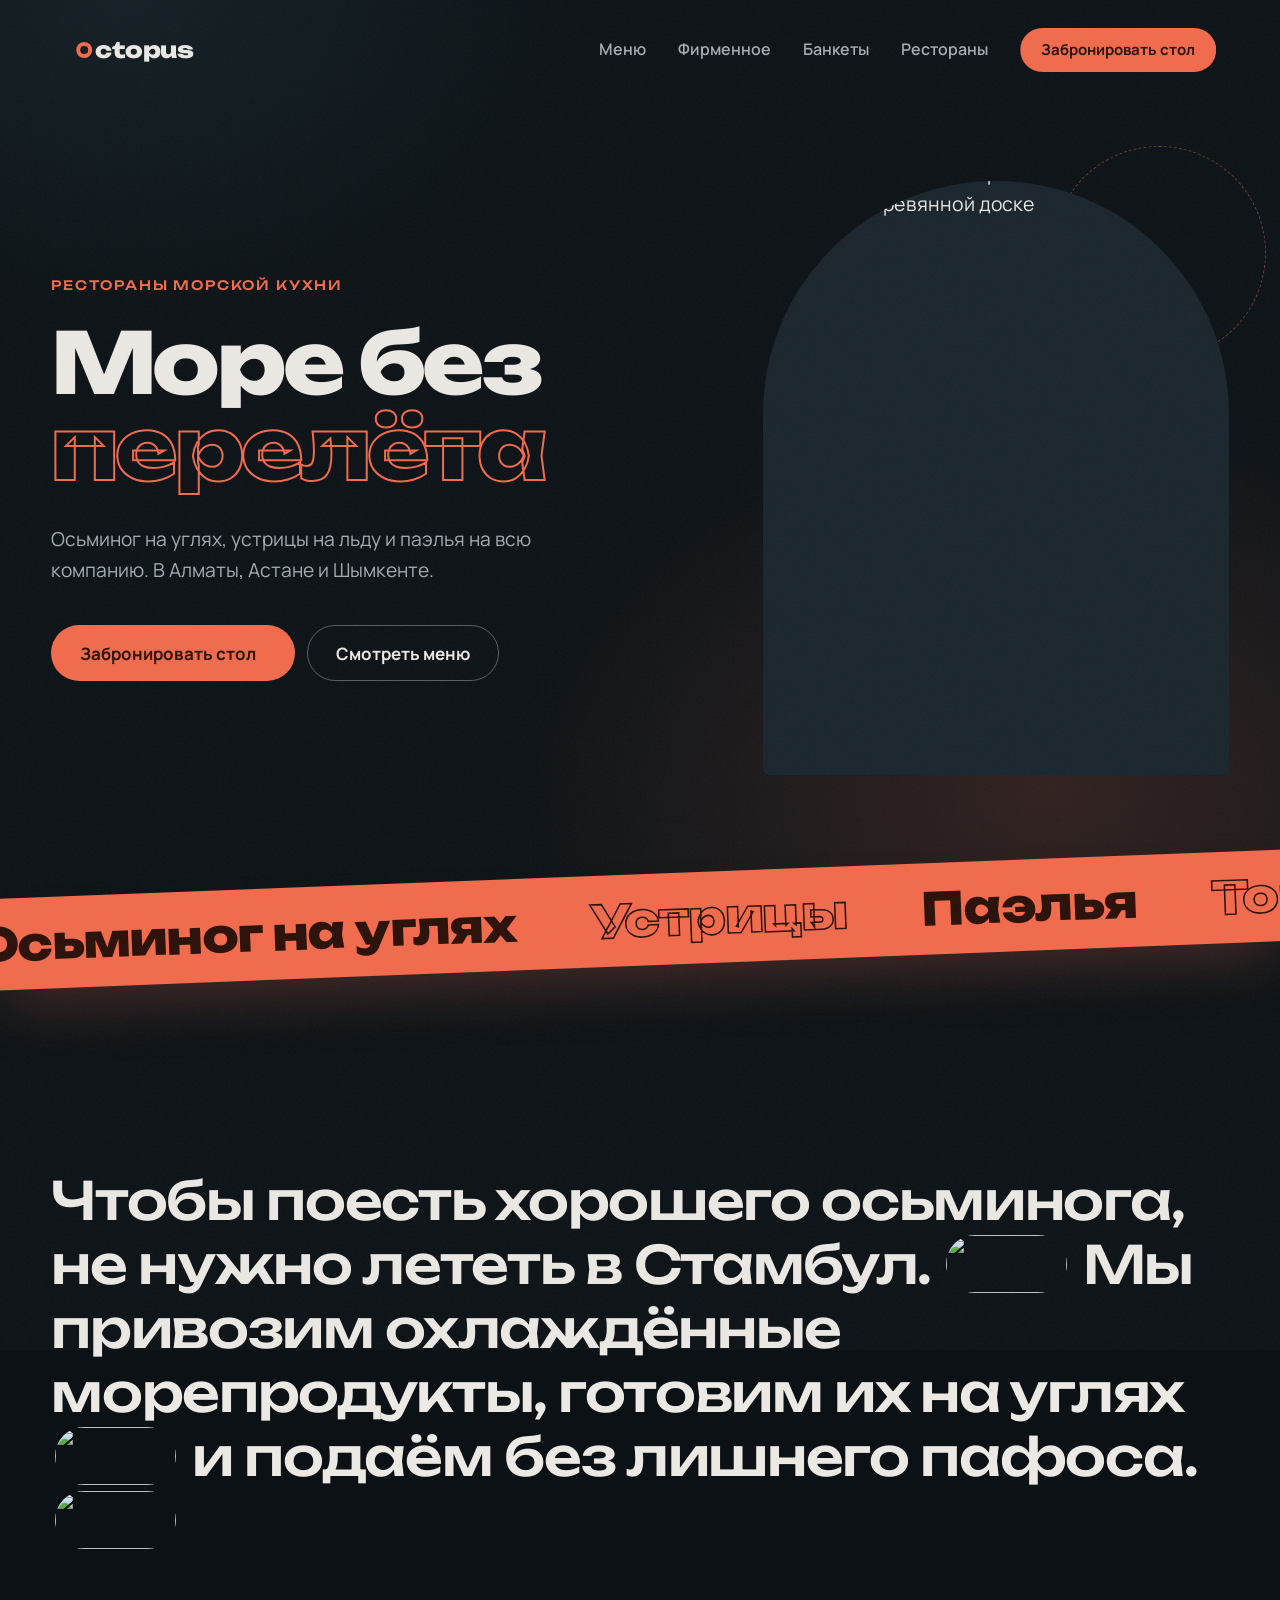
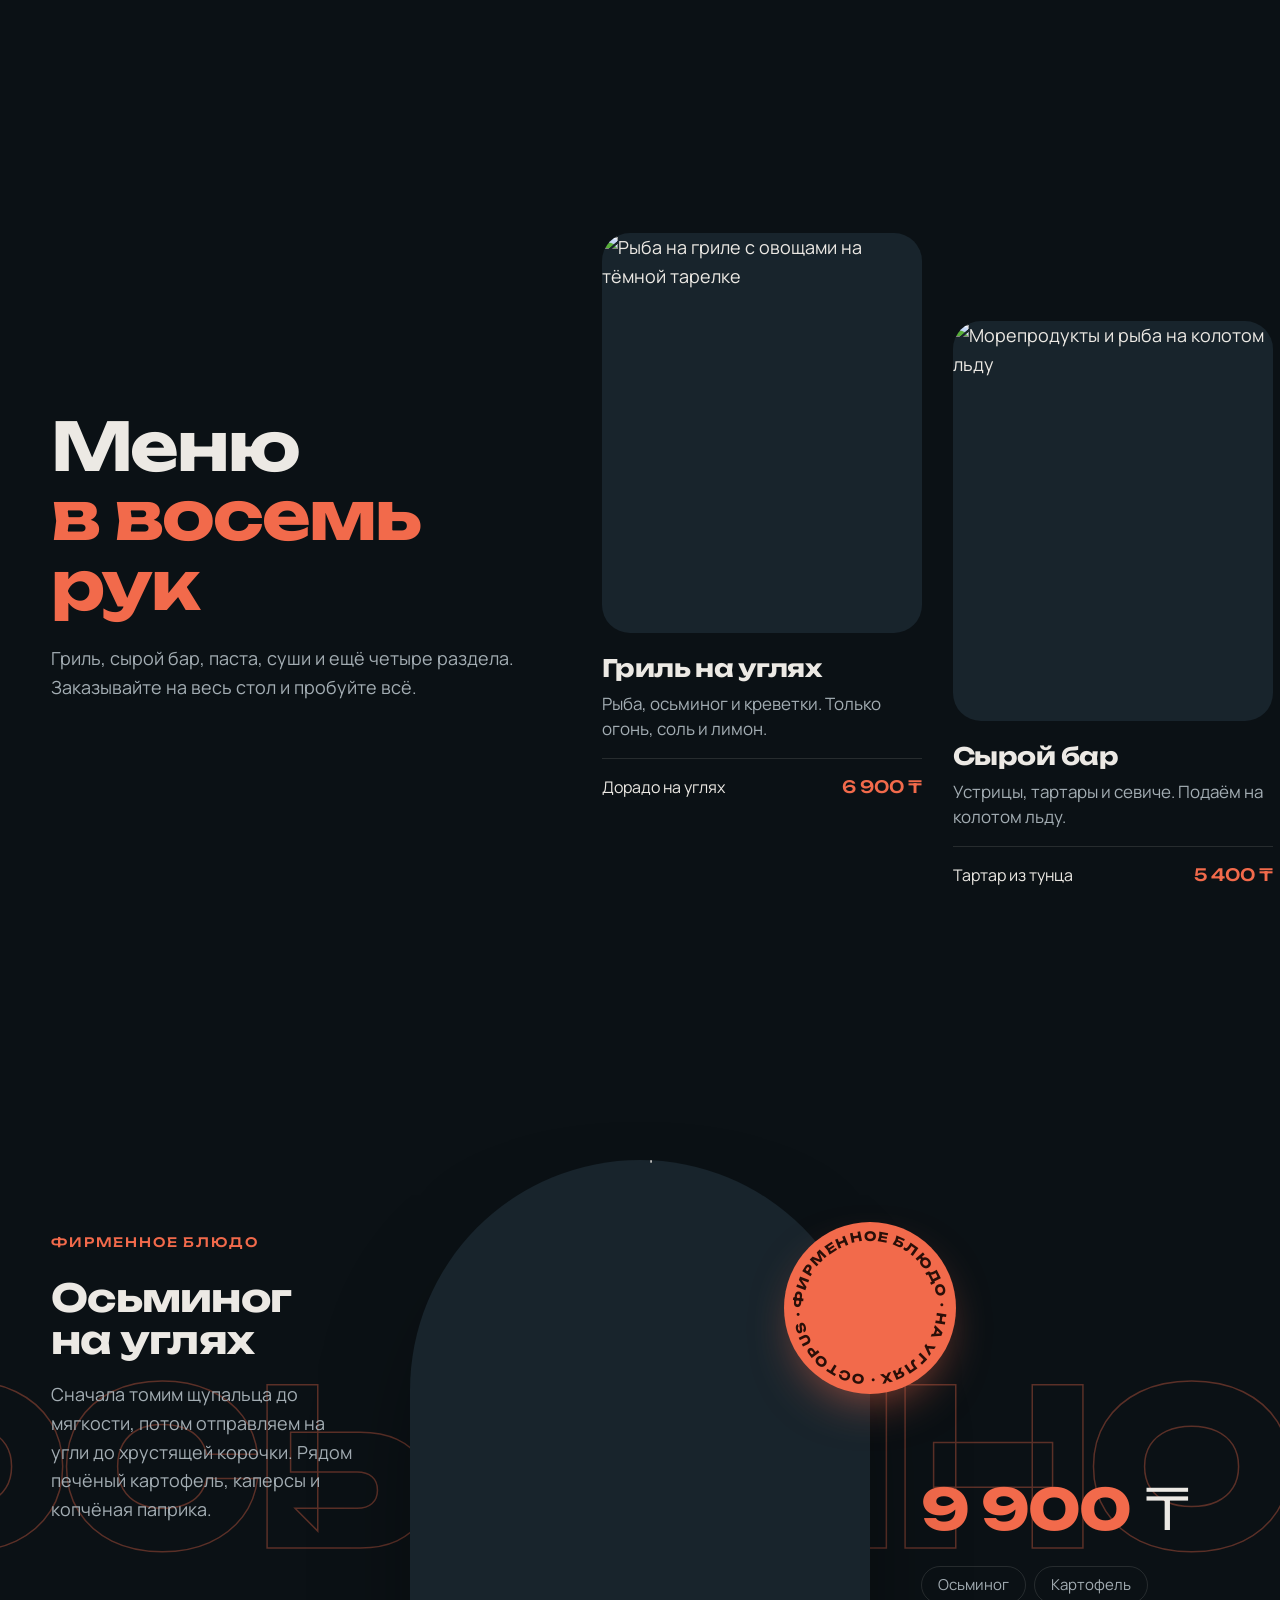
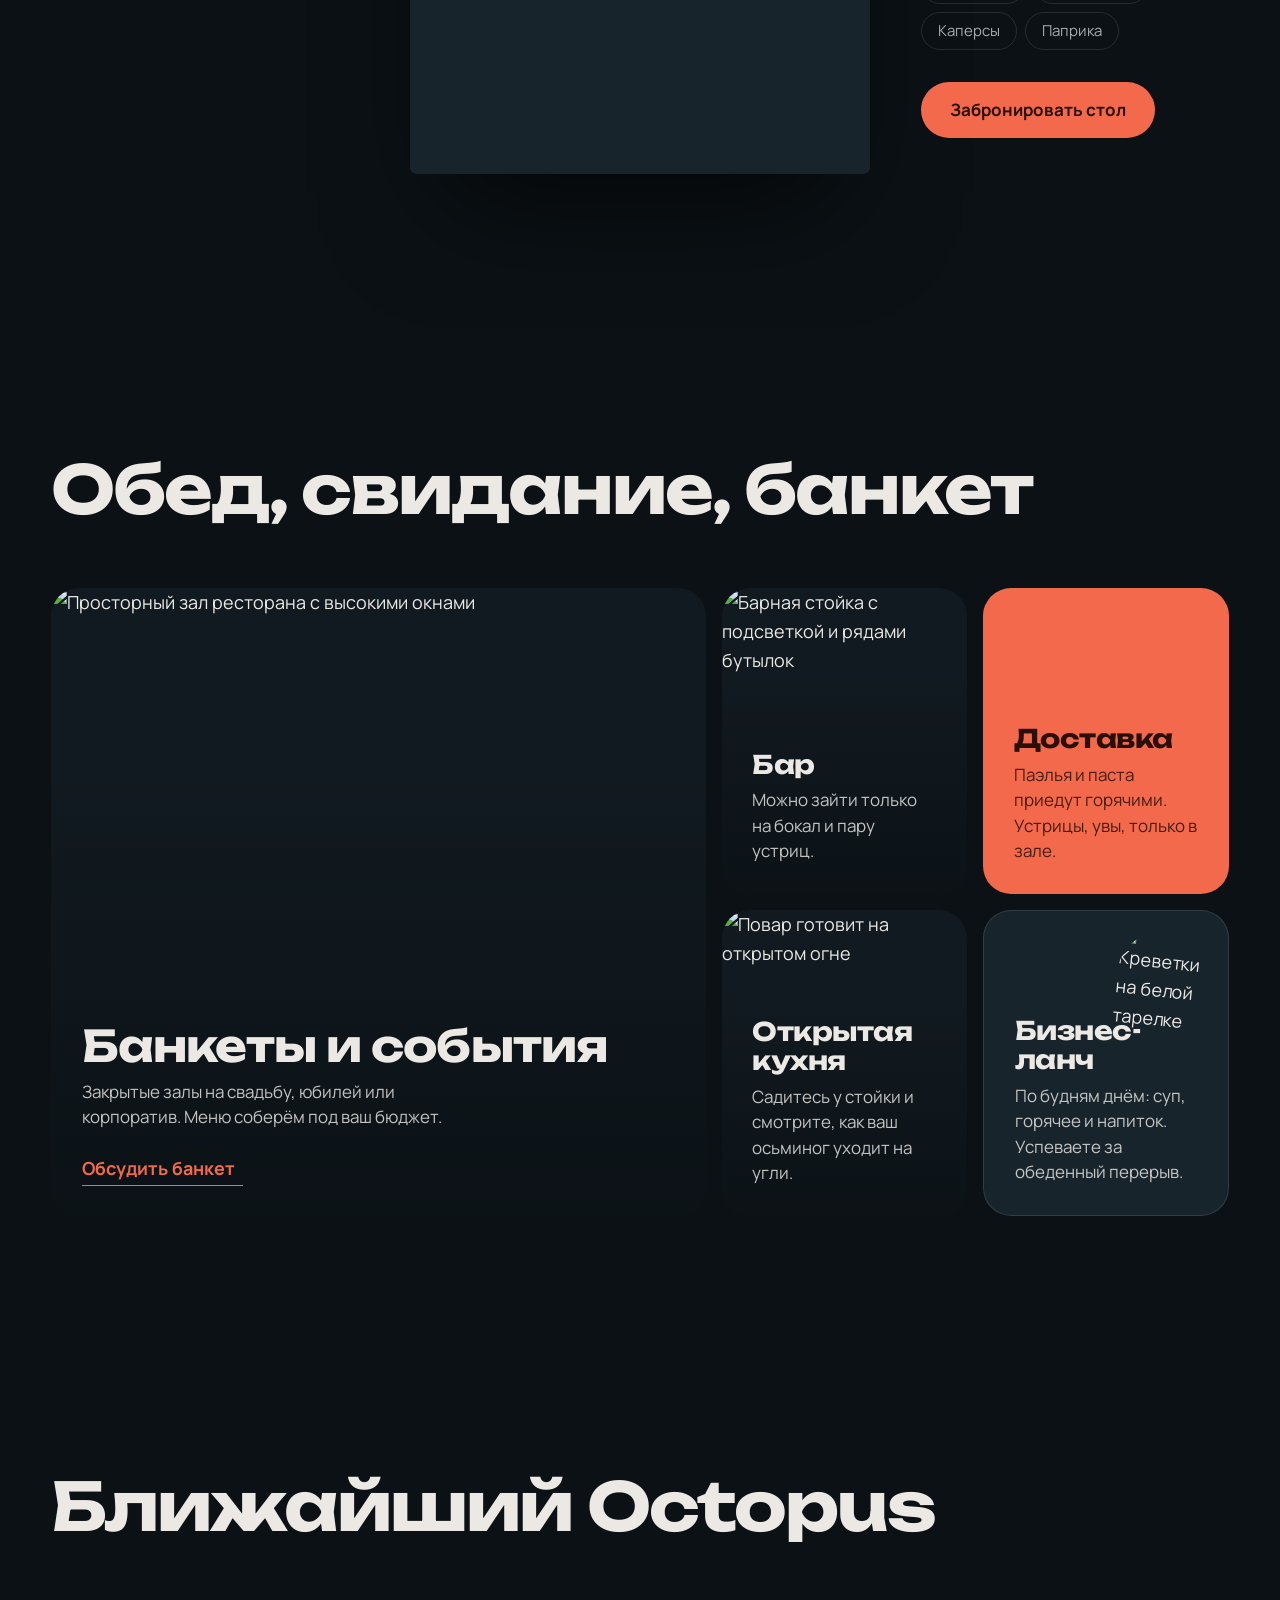
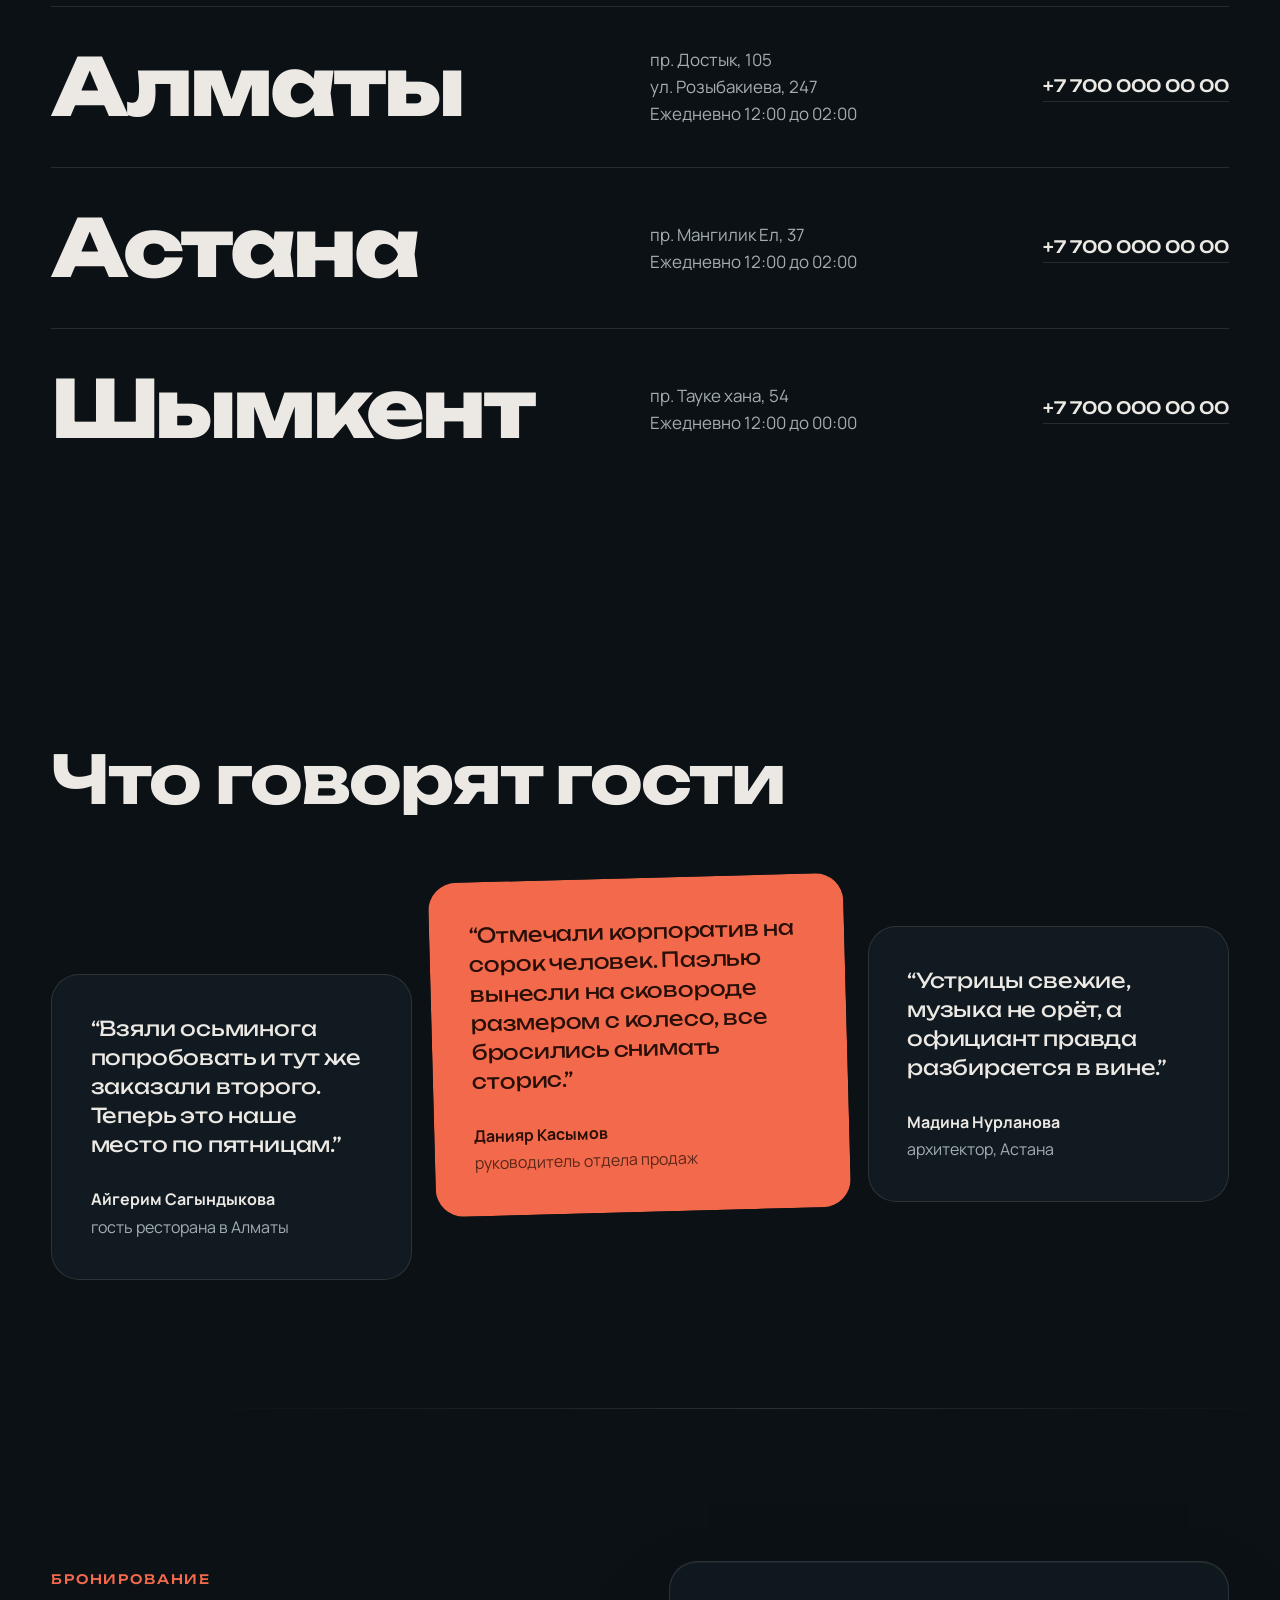
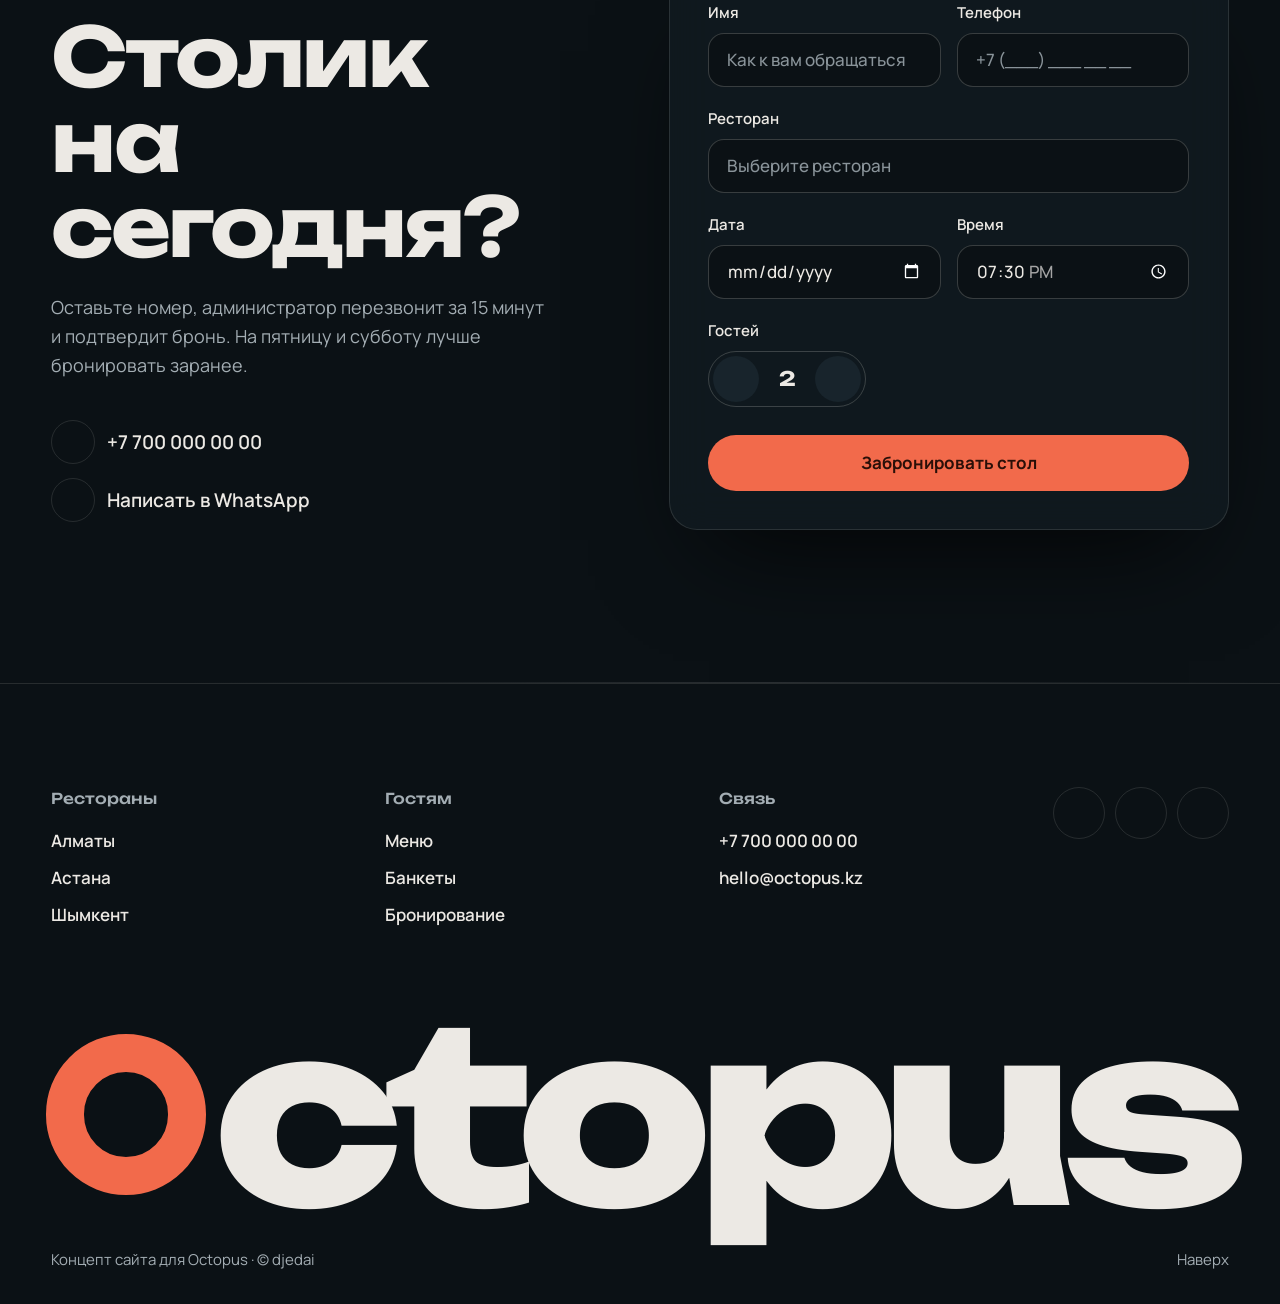
==== index.html @ cc7a1fa3 "Initial deploy Co-Authored-By: Claude Opus 5.5 <noreply@anthropic.com>" ====
<!doctype html>
<html lang="ru">
<head>
  <meta charset="utf-8">
  <meta name="viewport" content="width=device-width, initial-scale=1, viewport-fit=cover">
  <title>Octopus · Рестораны морской кухни</title>
  <meta name="description" content="Octopus: рестораны морской кухни в Алматы, Астане и Шымкенте. Осьминог на углях, устрицы на льду, паэлья на всю компанию.">
  <meta name="theme-color" content="#0b1115">
  <meta name="robots" content="noindex, nofollow">
  <link rel="icon" href="favicon.svg" type="image/svg+xml">

  <link rel="preconnect" href="https://fonts.googleapis.com">
  <link rel="preconnect" href="https://fonts.gstatic.com" crossorigin>
  <link href="https://fonts.googleapis.com/css2?family=Unbounded:wght@300;400;500;700;800&family=Manrope:wght@400;500;600;700&display=swap" rel="stylesheet">
  <link rel="stylesheet" href="https://unpkg.com/@phosphor-icons/web@2.1.1/src/regular/style.css">
  <link rel="stylesheet" href="https://unpkg.com/@phosphor-icons/web@2.1.1/src/fill/style.css">
  <link rel="preload" as="image" href="https://images.unsplash.com/photo-1606850780554-b55ea4dd0b70?w=1100&h=1400&fit=crop&q=80">
  <link rel="stylesheet" href="css/style.css">
</head>
<body>
  <div class="grain" aria-hidden="true"></div>

  <!-- ============ NAV ============ -->
  <header class="nav" id="nav">
    <a href="#top" class="logo" aria-label="Octopus, на главную">
      <span class="logo-o" aria-hidden="true"></span><span>ctopus</span>
    </a>
    <nav class="nav-links" aria-label="Основная навигация">
      <a href="#menu">Меню</a>
      <a href="#signature">Фирменное</a>
      <a href="#more">Банкеты</a>
      <a href="#places">Рестораны</a>
    </nav>
    <a href="#booking" class="btn btn-coral btn-sm nav-cta">Забронировать стол</a>
    <button class="burger" id="burger" aria-label="Открыть меню" aria-expanded="false" aria-controls="drawer">
      <span></span><span></span>
    </button>
  </header>

  <div class="drawer" id="drawer" aria-hidden="true">
    <nav aria-label="Мобильная навигация">
      <a href="#menu">Меню</a>
      <a href="#signature">Фирменное</a>
      <a href="#more">Банкеты</a>
      <a href="#places">Рестораны</a>
      <a href="#booking" class="drawer-cta">Забронировать стол</a>
    </nav>
  </div>

  <main id="top">
    <!-- ============ HERO ============ -->
    <section class="hero" id="hero">
      <canvas class="tentacles" id="tentacles" aria-hidden="true"></canvas>
      <div class="hero-inner">
        <div class="hero-copy">
          <p class="eyebrow reveal-up">Рестораны морской кухни</p>
          <h1 class="hero-title">
            <span class="line"><span>Море без</span></span>
            <span class="line"><span><em>перелёта</em></span></span>
          </h1>
          <p class="hero-sub reveal-up">Осьминог на углях, устрицы на льду и паэлья на всю компанию. В Алматы, Астане и Шымкенте.</p>
          <div class="hero-ctas reveal-up">
            <a href="#booking" class="btn btn-coral magnetic">Забронировать стол <i class="ph ph-arrow-down-right"></i></a>
            <a href="#menu" class="btn btn-ghost magnetic">Смотреть меню</a>
          </div>
        </div>
        <figure class="hero-media">
          <div class="arch">
            <img src="https://images.unsplash.com/photo-1606850780554-b55ea4dd0b70?w=1100&h=1400&fit=crop&q=80"
                 alt="Осьминог на гриле с тигровыми креветками и лимоном на деревянной доске" width="1100" height="1400" fetchpriority="high">
          </div>
          <div class="hero-orbit" aria-hidden="true"></div>
        </figure>
      </div>
    </section>

    <!-- ============ MARQUEE ============ -->
    <div class="marquee" aria-label="Блюда Octopus">
      <div class="marquee-track">
        <div class="marquee-group">
          <span>Осьминог на углях</span><i class="ph-fill ph-asterisk"></i>
          <span class="o">Устрицы</span><i class="ph-fill ph-asterisk"></i>
          <span>Паэлья</span><i class="ph-fill ph-asterisk"></i>
          <span class="o">Том ям</span><i class="ph-fill ph-asterisk"></i>
          <span>Камчатский краб</span><i class="ph-fill ph-asterisk"></i>
          <span class="o">Севиче</span><i class="ph-fill ph-asterisk"></i>
        </div>
        <div class="marquee-group" aria-hidden="true">
          <span>Осьминог на углях</span><i class="ph-fill ph-asterisk"></i>
          <span class="o">Устрицы</span><i class="ph-fill ph-asterisk"></i>
          <span>Паэлья</span><i class="ph-fill ph-asterisk"></i>
          <span class="o">Том ям</span><i class="ph-fill ph-asterisk"></i>
          <span>Камчатский краб</span><i class="ph-fill ph-asterisk"></i>
          <span class="o">Севиче</span><i class="ph-fill ph-asterisk"></i>
        </div>
      </div>
    </div>

    <!-- ============ MANIFESTO ============ -->
    <section class="manifesto" id="about">
      <p class="manifesto-text" id="manifesto">
        Чтобы поесть хорошего осьминога, не нужно лететь в Стамбул.
        <span class="pill-img"><img src="https://images.unsplash.com/photo-1615141982883-c7ad0e69fd62?w=360&h=200&fit=crop&q=70" alt="" loading="lazy"></span>
        Мы привозим охлаждённые морепродукты, готовим их на углях
        <span class="pill-img"><img src="https://images.unsplash.com/photo-1600565193348-f74bd3c7ccdf?w=360&h=200&fit=crop&q=70" alt="" loading="lazy"></span>
        и подаём без лишнего пафоса.
        <span class="pill-img"><img src="https://images.unsplash.com/photo-1592861956120-e524fc739696?w=360&h=200&fit=crop&q=70" alt="" loading="lazy"></span>
      </p>
    </section>

    <!-- ============ 8 ARMS: HORIZONTAL MENU ============ -->
    <section class="arms" id="menu">
      <div class="arms-track" id="armsTrack">
        <div class="arms-intro">
          <h2 class="h2">Меню<br><span class="coral">в восемь рук</span></h2>
          <p class="lead">Гриль, сырой бар, паста, суши и ещё четыре раздела. Заказывайте на весь стол и пробуйте всё.</p>
        </div>

        <div class="arms-rail">

        <article class="arm">
          <div class="arm-img"><img src="https://images.unsplash.com/photo-1611599537845-1c7aca0091c0?w=800&h=1000&fit=crop&q=75" alt="Рыба на гриле с овощами на тёмной тарелке" loading="lazy"></div>
          <h3>Гриль на углях</h3>
          <p>Рыба, осьминог и креветки. Только огонь, соль и лимон.</p>
          <div class="arm-dish"><span>Дорадо на углях</span><b>6 900 ₸</b></div>
        </article>

        <article class="arm arm-down">
          <div class="arm-img"><img src="https://images.unsplash.com/photo-1615141982883-c7ad0e69fd62?w=800&h=1000&fit=crop&q=75" alt="Морепродукты и рыба на колотом льду" loading="lazy"></div>
          <h3>Сырой бар</h3>
          <p>Устрицы, тартары и севиче. Подаём на колотом льду.</p>
          <div class="arm-dish"><span>Тартар из тунца</span><b>5 400 ₸</b></div>
        </article>

        <article class="arm">
          <div class="arm-img"><img src="https://images.unsplash.com/photo-1563379926898-05f4575a45d8?w=800&h=1000&fit=crop&q=75" alt="Спагетти с креветками и томатами черри в сковороде" loading="lazy"></div>
          <h3>Паста</h3>
          <p>Свежая паста с креветками, мидиями и соусом на рыбном бульоне.</p>
          <div class="arm-dish"><span>Спагетти с креветками</span><b>5 900 ₸</b></div>
        </article>

        <article class="arm arm-down">
          <div class="arm-img"><img src="https://images.unsplash.com/photo-1534080564583-6be75777b70a?w=800&h=1000&fit=crop&q=75" alt="Паэлья с мидиями и лимоном в большой сковороде" loading="lazy"></div>
          <h3>Паэлья и котелки</h3>
          <p>Одна сковорода на четверых: шафран, мидии, креветки.</p>
          <div class="arm-dish"><span>Паэлья маринера</span><b>14 900 ₸</b></div>
        </article>

        <article class="arm">
          <div class="arm-img"><img src="https://images.unsplash.com/photo-1617196034796-73dfa7b1fd56?w=800&h=1000&fit=crop&q=75" alt="Суши и нигири на чёрной доске с палочками" loading="lazy"></div>
          <h3>Суши и роллы</h3>
          <p>Нигири, сашими и роллы. У японской линии свой повар.</p>
          <div class="arm-dish"><span>Сет «Восемь рук»</span><b>12 500 ₸</b></div>
        </article>

        <article class="arm arm-down">
          <div class="arm-img"><img src="https://images.unsplash.com/photo-1590759668628-05b0fc34bb70?w=800&h=1000&fit=crop&q=75" alt="Два красных лобстера с лимоном на белой тарелке" loading="lazy"></div>
          <h3>Лобстеры и крабы</h3>
          <p>Лобстер на гриле и камчатский краб. Для праздника или просто так.</p>
          <div class="arm-dish"><span>Лобстер на гриле</span><b>24 000 ₸</b></div>
        </article>

        <article class="arm">
          <div class="arm-img"><img src="https://images.unsplash.com/photo-1470337458703-46ad1756a187?w=800&h=1000&fit=crop&q=75" alt="Бармен наливает коктейль в стакан со льдом" loading="lazy"></div>
          <h3>Бар</h3>
          <p>Белое, игристое и коктейли, которые не спорят с рыбой.</p>
          <div class="arm-dish"><span>Коктейль «Чернила»</span><b>3 900 ₸</b></div>
        </article>

        <article class="arm arm-down">
          <div class="arm-img"><img src="https://images.unsplash.com/photo-1534766555764-ce878a5e3a2b?w=800&h=1000&fit=crop&q=75" alt="Кусок тирамису на белой тарелке" loading="lazy"></div>
          <h3>Десерты</h3>
          <p>Тирамису, тёмный шоколад и сезонные сорбеты.</p>
          <div class="arm-dish"><span>Тирамису</span><b>2 900 ₸</b></div>
        </article>
        </div>
      </div>
    </section>

    <!-- ============ SIGNATURE ============ -->
    <section class="signature" id="signature">
      <div class="sig-word" aria-hidden="true">ОСЬМИНОГ</div>
      <div class="sig-grid">
        <div class="sig-left">
          <p class="eyebrow">Фирменное блюдо</p>
          <h2 class="h3">Осьминог на углях</h2>
          <p>Сначала томим щупальца до мягкости, потом отправляем на угли до хрустящей корочки. Рядом печёный картофель, каперсы и копчёная паприка.</p>
        </div>
        <figure class="sig-media">
          <div class="arch arch-tall">
            <img src="https://images.unsplash.com/photo-1606850780554-b55ea4dd0b70?w=900&h=1200&fit=crop&crop=left&q=80" alt="Щупальца осьминога на гриле крупным планом" loading="lazy">
          </div>
          <svg class="badge-spin" viewBox="0 0 200 200" aria-hidden="true">
            <defs><path id="circ" d="M100,100 m-78,0 a78,78 0 1,1 156,0 a78,78 0 1,1 -156,0"/></defs>
            <text><textPath href="#circ" textLength="486" lengthAdjust="spacing">фирменное блюдо · на углях · octopus · </textPath></text>
          </svg>
        </figure>
        <div class="sig-right">
          <div class="price"><span>9 900</span> ₸</div>
          <ul class="chips" aria-label="Состав">
            <li>Осьминог</li><li>Картофель</li><li>Каперсы</li><li>Паприка</li>
          </ul>
          <a href="#booking" class="btn btn-coral magnetic">Забронировать стол</a>
        </div>
      </div>
    </section>

    <!-- ============ BENTO ============ -->
    <section class="more" id="more">
      <h2 class="h2 more-title">Обед, свидание, банкет</h2>
      <div class="bento">
        <article class="tile tile-a">
          <img src="https://images.unsplash.com/photo-1505275350441-83dcda8eeef5?w=1200&h=1100&fit=crop&q=75" alt="Просторный зал ресторана с высокими окнами" loading="lazy">
          <div class="tile-body">
            <h3>Банкеты и события</h3>
            <p>Закрытые залы на свадьбу, юбилей или корпоратив. Меню соберём под ваш бюджет.</p>
            <a href="tel:+77000000000" class="link-arrow">Обсудить банкет <i class="ph ph-arrow-right"></i></a>
          </div>
        </article>
        <article class="tile tile-b">
          <img src="https://images.unsplash.com/photo-1572116469696-31de0f17cc34?w=800&h=700&fit=crop&q=75" alt="Барная стойка с подсветкой и рядами бутылок" loading="lazy">
          <div class="tile-body">
            <h3>Бар</h3>
            <p>Можно зайти только на бокал и пару устриц.</p>
          </div>
        </article>
        <article class="tile tile-c">
          <i class="ph ph-moped tile-icon" aria-hidden="true"></i>
          <div class="tile-body">
            <h3>Доставка</h3>
            <p>Паэлья и паста приедут горячими. Устрицы, увы, только в зале.</p>
          </div>
        </article>
        <article class="tile tile-d">
          <img src="https://images.unsplash.com/photo-1600565193348-f74bd3c7ccdf?w=800&h=700&fit=crop&q=75" alt="Повар готовит на открытом огне" loading="lazy">
          <div class="tile-body">
            <h3>Открытая кухня</h3>
            <p>Садитесь у стойки и смотрите, как ваш осьминог уходит на угли.</p>
          </div>
        </article>
        <article class="tile tile-e">
          <div class="tile-body">
            <h3>Бизнес-ланч</h3>
            <p>По будням днём: суп, горячее и напиток. Успеваете за обеденный перерыв.</p>
          </div>
          <div class="tile-e-img"><img src="https://images.unsplash.com/photo-1559737558-2f5a35f4523b?w=500&h=500&fit=crop&q=75" alt="Креветки на белой тарелке" loading="lazy"></div>
        </article>
      </div>
    </section>

    <!-- ============ LOCATIONS ============ -->
    <!-- TODO: заменить адреса, телефоны и часы работы на реальные данные сети -->
    <section class="places" id="places">
      <h2 class="h2">Ближайший Octopus</h2>
      <div class="cities" id="cities">
        <div class="city" data-img="https://images.unsplash.com/photo-1517248135467-4c7edcad34c4?w=700&h=860&fit=crop&q=75">
          <h3 class="city-name">Алматы</h3>
          <div class="city-info">
            <p><i class="ph ph-map-pin"></i>пр. Достык, 105</p>
            <p><i class="ph ph-map-pin"></i>ул. Розыбакиева, 247</p>
            <p><i class="ph ph-clock"></i>Ежедневно 12:00 до 02:00</p>
          </div>
          <a href="tel:+77000000000" class="city-phone">+7 700 000 00 00</a>
        </div>
        <div class="city" data-img="https://images.unsplash.com/photo-1514933651103-005eec06c04b?w=700&h=860&fit=crop&q=75">
          <h3 class="city-name">Астана</h3>
          <div class="city-info">
            <p><i class="ph ph-map-pin"></i>пр. Мангилик Ел, 37</p>
            <p><i class="ph ph-clock"></i>Ежедневно 12:00 до 02:00</p>
          </div>
          <a href="tel:+77000000000" class="city-phone">+7 700 000 00 00</a>
        </div>
        <div class="city" data-img="https://images.unsplash.com/photo-1559339352-11d035aa65de?w=700&h=860&fit=crop&q=75">
          <h3 class="city-name">Шымкент</h3>
          <div class="city-info">
            <p><i class="ph ph-map-pin"></i>пр. Тауке хана, 54</p>
            <p><i class="ph ph-clock"></i>Ежедневно 12:00 до 00:00</p>
          </div>
          <a href="tel:+77000000000" class="city-phone">+7 700 000 00 00</a>
        </div>
        <div class="city-float" id="cityFloat" aria-hidden="true"><img alt=""></div>
      </div>
    </section>

    <!-- ============ REVIEWS ============ -->
    <!-- TODO: заменить на реальные отзывы гостей (с их согласия) -->
    <section class="reviews">
      <h2 class="h2">Что говорят гости</h2>
      <div class="quotes">
        <figure class="quote">
          <blockquote>“Взяли осьминога попробовать и тут же заказали второго. Теперь это наше место по пятницам.”</blockquote>
          <figcaption><b>Айгерим Сагындыкова</b><span>гость ресторана в Алматы</span></figcaption>
        </figure>
        <figure class="quote quote-coral">
          <blockquote>“Отмечали корпоратив на сорок человек. Паэлью вынесли на сковороде размером с колесо, все бросились снимать сторис.”</blockquote>
          <figcaption><b>Данияр Касымов</b><span>руководитель отдела продаж</span></figcaption>
        </figure>
        <figure class="quote">
          <blockquote>“Устрицы свежие, музыка не орёт, а официант правда разбирается в вине.”</blockquote>
          <figcaption><b>Мадина Нурланова</b><span>архитектор, Астана</span></figcaption>
        </figure>
      </div>
    </section>

    <!-- ============ BOOKING ============ -->
    <section class="booking" id="booking">
      <div class="booking-bg" aria-hidden="true">
        <img src="https://images.unsplash.com/photo-1545816250-e12bedba42ba?w=1800&h=1100&fit=crop&q=70" alt="">
      </div>
      <div class="booking-grid">
        <div class="booking-copy">
          <p class="eyebrow">Бронирование</p>
          <h2 class="h2">Столик<br>на сегодня?</h2>
          <p class="lead">Оставьте номер, администратор перезвонит за 15 минут и подтвердит бронь. На пятницу и субботу лучше бронировать заранее.</p>
          <div class="booking-contacts">
            <a href="tel:+77000000000"><i class="ph ph-phone"></i>+7 700 000 00 00</a>
            <a href="https://wa.me/77000000000" target="_blank" rel="noopener"><i class="ph ph-whatsapp-logo"></i>Написать в WhatsApp</a>
          </div>
        </div>

        <form class="form" id="bookingForm" novalidate>
          <div class="form-state" id="formSuccess" hidden>
            <i class="ph-fill ph-check-circle"></i>
            <h3>Заявка у нас</h3>
            <p>Перезвоним в течение 15 минут и подтвердим стол.</p>
            <button type="button" class="btn btn-ghost" id="formReset">Новая заявка</button>
          </div>

          <div class="form-fields" id="formFields">
            <div class="field">
              <label for="f-name">Имя</label>
              <input id="f-name" name="name" type="text" autocomplete="given-name" placeholder="Как к вам обращаться" required>
              <small class="err">Напишите, как к вам обращаться</small>
            </div>
            <div class="field">
              <label for="f-phone">Телефон</label>
              <input id="f-phone" name="phone" type="tel" inputmode="tel" autocomplete="tel" placeholder="+7 (___) ___ __ __" required>
              <small class="err">Нужен номер из 10 цифр после +7</small>
            </div>
            <div class="field field-full">
              <label for="f-place">Ресторан</label>
              <div class="select">
                <select id="f-place" name="place" required>
                  <option value="" disabled selected>Выберите ресторан</option>
                  <option>Алматы, пр. Достык, 105</option>
                  <option>Алматы, ул. Розыбакиева, 247</option>
                  <option>Астана, пр. Мангилик Ел, 37</option>
                  <option>Шымкент, пр. Тауке хана, 54</option>
                </select>
                <i class="ph ph-caret-down"></i>
              </div>
              <small class="err">Выберите ресторан</small>
            </div>
            <div class="field">
              <label for="f-date">Дата</label>
              <input id="f-date" name="date" type="date" required>
              <small class="err">Выберите дату не раньше сегодняшней</small>
            </div>
            <div class="field">
              <label for="f-time">Время</label>
              <input id="f-time" name="time" type="time" min="12:00" max="23:30" value="19:30" required>
              <small class="err">Мы принимаем гостей с 12:00 до 23:30</small>
            </div>
            <div class="field field-full">
              <span class="label" id="guests-label">Гостей</span>
              <div class="stepper" role="group" aria-labelledby="guests-label">
                <button type="button" data-step="-1" aria-label="Меньше гостей"><i class="ph ph-minus"></i></button>
                <output id="guests" aria-live="polite">2</output>
                <button type="button" data-step="1" aria-label="Больше гостей"><i class="ph ph-plus"></i></button>
              </div>
            </div>
            <button type="submit" class="btn btn-coral btn-block">Забронировать стол</button>
          </div>
        </form>
      </div>
    </section>
  </main>

  <!-- ============ FOOTER ============ -->
  <footer class="footer">
    <div class="footer-top">
      <div class="footer-col">
        <h4>Рестораны</h4>
        <a href="#places">Алматы</a>
        <a href="#places">Астана</a>
        <a href="#places">Шымкент</a>
      </div>
      <div class="footer-col">
        <h4>Гостям</h4>
        <a href="#menu">Меню</a>
        <a href="#more">Банкеты</a>
        <a href="#booking">Бронирование</a>
      </div>
      <div class="footer-col">
        <h4>Связь</h4>
        <a href="tel:+77000000000">+7 700 000 00 00</a>
        <a href="mailto:hello@octopus.kz">hello@octopus.kz</a>
      </div>
      <div class="footer-social">
        <a href="#" aria-label="Instagram"><i class="ph ph-instagram-logo"></i></a>
        <a href="#" aria-label="Telegram"><i class="ph ph-telegram-logo"></i></a>
        <a href="#" aria-label="WhatsApp"><i class="ph ph-whatsapp-logo"></i></a>
      </div>
    </div>
    <div class="footer-word" aria-hidden="true">
      <span class="logo-o"></span>ctopus
    </div>
    <div class="footer-bottom">
      <span>Концепт сайта для Octopus · © djedai</span>
      <a href="#top">Наверх <i class="ph ph-arrow-up"></i></a>
    </div>
  </footer>

  <script src="https://cdnjs.cloudflare.com/ajax/libs/gsap/3.12.5/gsap.min.js"></script>
  <script src="https://cdnjs.cloudflare.com/ajax/libs/gsap/3.12.5/ScrollTrigger.min.js"></script>
  <script src="js/main.js"></script>
</body>
</html>
---- css/style.css ----
/* =========================================================
   OCTOPUS · рестораны морской кухни
   Тема: «чернила осьминога». Бренд намеренно тёмный, одна тема на весь сайт.
   Акцент один: коралл. Шрифты: Unbounded (заголовки) + Manrope (текст).
   Скругления: кнопки и чипы = pill, поля = 16px, медиа = 28px, арки = 999px сверху.
   ========================================================= */

:root {
  --ink: #0b1115;
  --ink-2: #111a20;
  --ink-3: #18242c;
  --line: rgba(236, 233, 228, .12);
  --text: #ece9e4;
  --muted: #a3adb3;
  --coral: #f26a4b;
  --coral-2: #ff8a6b;
  --coral-ink: #2a0f08;

  --f-display: "Unbounded", system-ui, sans-serif;
  --f-body: "Manrope", system-ui, sans-serif;

  --r-media: 28px;
  --r-field: 16px;
  --gutter: clamp(16px, 4vw, 56px);
  --max: 1440px;
  --ease: cubic-bezier(.16, 1, .3, 1);
}

*, *::before, *::after { box-sizing: border-box; }
html { -webkit-text-size-adjust: 100%; scroll-behavior: smooth; }
body {
  margin: 0;
  background: var(--ink);
  color: var(--text);
  font-family: var(--f-body);
  font-size: 18px;
  line-height: 1.6;
  -webkit-font-smoothing: antialiased;
  overflow-x: hidden;
}
img { display: block; max-width: 100%; height: auto; }
a { color: inherit; text-decoration: none; }
button { font: inherit; color: inherit; cursor: pointer; }
::selection { background: var(--coral); color: var(--coral-ink); }
:focus-visible { outline: 2px solid var(--coral); outline-offset: 4px; border-radius: 6px; }

/* Зерно поверх страницы: фиксированный слой без перерисовки при скролле */
.grain {
  position: fixed; inset: -50%; z-index: 90; pointer-events: none; opacity: .06;
  background-image: url("data:image/svg+xml,%3Csvg xmlns='http://www.w3.org/2000/svg' width='200' height='200'%3E%3Cfilter id='n'%3E%3CfeTurbulence type='fractalNoise' baseFrequency='.9' numOctaves='3' stitchTiles='stitch'/%3E%3C/filter%3E%3Crect width='100%25' height='100%25' filter='url(%23n)'/%3E%3C/svg%3E");
}

/* ---------- типографика ---------- */
.h2 {
  font-family: var(--f-display);
  font-weight: 700;
  font-size: clamp(36px, 5.2vw, 76px);
  line-height: 1.04;
  letter-spacing: -.03em;
  margin: 0;
}
.h3 {
  font-family: var(--f-display);
  font-weight: 700;
  font-size: clamp(28px, 3vw, 44px);
  line-height: 1.08;
  letter-spacing: -.02em;
  margin: 0 0 20px;
}
.lead { font-size: clamp(18px, 1.4vw, 20px); color: var(--muted); max-width: 46ch; margin: 24px 0 0; }
.coral { color: var(--coral); }
.eyebrow {
  font-family: var(--f-display);
  font-size: 13px;
  font-weight: 500;
  letter-spacing: .14em;
  text-transform: uppercase;
  color: var(--coral);
  margin: 0 0 24px;
}

/* ---------- кнопки ---------- */
.btn {
  --mx: 0px; --my: 0px;
  display: inline-flex; align-items: center; justify-content: center; gap: 10px;
  min-height: 56px; padding: 0 28px;
  border-radius: 999px; border: 1.5px solid transparent;
  font-family: var(--f-body); font-weight: 700; font-size: 17px; white-space: nowrap;
  transform: translate(var(--mx), var(--my));
  transition: transform .5s var(--ease), background-color .3s, color .3s, border-color .3s;
}
.btn i { font-size: 20px; transition: transform .4s var(--ease); }
.btn:hover i { transform: translate(2px, 2px) rotate(-45deg); }
.btn:active { transform: translate(var(--mx), calc(var(--my) + 1px)) scale(.98); }
.btn-coral { background: var(--coral); color: var(--coral-ink); }
.btn-coral:hover { background: var(--coral-2); }
.btn-ghost { border-color: rgba(236, 233, 228, .35); color: var(--text); }
.btn-ghost:hover { border-color: var(--text); background: rgba(236, 233, 228, .06); }
.btn-sm { min-height: 44px; padding: 0 20px; font-size: 15px; }
.btn-block { width: 100%; }

.link-arrow {
  display: inline-flex; align-items: center; gap: 8px; margin-top: 24px;
  font-weight: 700; color: var(--coral);
  border-bottom: 1.5px solid currentColor; padding-bottom: 2px;
}
.link-arrow i { transition: transform .4s var(--ease); }
.link-arrow:hover i { transform: translateX(4px); }

/* ---------- NAV ---------- */
.nav {
  position: fixed; z-index: 50; top: 16px; left: 50%; transform: translateX(-50%);
  width: min(calc(100% - 2 * var(--gutter)), 1200px);
  height: 68px; padding: 0 12px 0 24px;
  display: flex; align-items: center; gap: 32px;
  border-radius: 999px;
  border: 1px solid transparent;
  transition: background-color .4s, border-color .4s, backdrop-filter .4s;
}
.nav.is-solid {
  background: rgba(11, 17, 21, .72);
  border-color: var(--line);
  backdrop-filter: blur(18px) saturate(160%);
  -webkit-backdrop-filter: blur(18px) saturate(160%);
}
.logo {
  display: inline-flex; align-items: center; gap: 2px;
  font-family: var(--f-display); font-weight: 800; font-size: 22px; letter-spacing: -.02em;
  text-transform: lowercase;
}
.logo-o {
  flex-shrink: 0;
  width: .74em; height: .74em; border-radius: 50%;
  border: .2em solid var(--coral);
  display: inline-block; margin-right: .03em;
}
.nav-links { display: flex; gap: 32px; margin-left: auto; }
.nav-links a { font-size: 16px; font-weight: 600; color: var(--muted); transition: color .2s; position: relative; }
.nav-links a::after {
  content: ""; position: absolute; left: 0; right: 0; bottom: -4px; height: 1.5px;
  background: var(--coral); transform: scaleX(0); transform-origin: right; transition: transform .4s var(--ease);
}
.nav-links a:hover { color: var(--text); }
.nav-links a:hover::after { transform: scaleX(1); transform-origin: left; }
.burger { display: none; }

.drawer { display: none; }

/* ---------- HERO ---------- */
.hero {
  position: relative;
  min-height: 100dvh;
  padding: 120px var(--gutter) 64px;
  display: flex; align-items: center;
  overflow: hidden;
  isolation: isolate;
}
.hero::before {
  /* глубина: мягкое коралловое свечение снизу справа и холодная вода сверху */
  content: ""; position: absolute; inset: 0; z-index: -2;
  background:
    radial-gradient(60% 60% at 82% 88%, rgba(242, 106, 75, .16), transparent 70%),
    radial-gradient(50% 50% at 10% 0%, rgba(80, 140, 160, .10), transparent 70%);
}
.tentacles { position: absolute; inset: 0; width: 100%; height: 100%; z-index: 1; pointer-events: none; }
.hero-inner {
  position: relative; z-index: 2;
  width: 100%; max-width: var(--max); margin: 0 auto;
  display: grid; grid-template-columns: 1.25fr .9fr; align-items: center; gap: clamp(32px, 5vw, 96px);
}
.hero-title {
  font-family: var(--f-display);
  font-weight: 800;
  font-size: clamp(46px, 6.6vw, 104px);
  line-height: 1.02;
  letter-spacing: -.045em;
  margin: 0;
}
.hero-title .line { display: block; overflow: hidden; padding-bottom: .1em; margin-bottom: -.1em; }
.hero-title .line > span { display: inline-block; }
.hero-title em {
  font-style: normal; color: transparent;
  -webkit-text-stroke: 2px var(--coral);
  position: relative;
}
.hero-sub { font-size: clamp(18px, 1.5vw, 21px); color: var(--muted); max-width: 40ch; margin: 32px 0 40px; }
.hero-ctas { display: flex; flex-wrap: wrap; gap: 12px; }

.hero-media { position: relative; margin: 0; justify-self: end; width: 100%; max-width: 520px; }
.arch {
  border-radius: 999px 999px var(--r-media) var(--r-media);
  overflow: hidden;
  aspect-ratio: 11 / 14;
  background: var(--ink-3);
}
.arch img { width: 100%; height: 100%; object-fit: cover; transform: scale(1.08); }
.hero-orbit {
  position: absolute; inset: -6% -8% auto auto; width: 46%; aspect-ratio: 1;
  border: 1.5px dashed rgba(242, 106, 75, .45); border-radius: 50%;
  z-index: -1;
}

/* ---------- MARQUEE ---------- */
.marquee {
  position: relative; z-index: 3;
  background: var(--coral); color: var(--coral-ink);
  transform: rotate(-2.2deg) scale(1.04);
  margin: -24px 0 0;
  padding: 18px 0;
  overflow: hidden;
  box-shadow: 0 30px 60px -30px rgba(242, 106, 75, .5);
}
.marquee-track { display: flex; width: max-content; animation: marquee 38s linear infinite; }
.marquee-group { display: flex; align-items: center; gap: 36px; padding-right: 36px; }
.marquee span {
  font-family: var(--f-display); font-weight: 800; font-size: clamp(26px, 3.4vw, 48px);
  letter-spacing: -.02em; white-space: nowrap; line-height: 1.2;
}
.marquee span.o { color: transparent; -webkit-text-stroke: 1.5px var(--coral-ink); }
.marquee i { font-size: clamp(22px, 2.6vw, 36px); }
@keyframes marquee { to { transform: translateX(-50%); } }

/* ---------- MANIFESTO ---------- */
.manifesto {
  padding: clamp(120px, 16vw, 220px) var(--gutter) clamp(96px, 12vw, 180px);
  max-width: 1320px; margin: 0 auto;
}
.manifesto-text {
  font-family: var(--f-display);
  font-weight: 500;
  font-size: clamp(28px, 4.1vw, 60px);
  line-height: 1.22;
  letter-spacing: -.025em;
  margin: 0;
}
.manifesto-text .w { opacity: .16; transition: opacity .2s linear; }
.pill-img {
  display: inline-block; vertical-align: middle;
  width: 2.3em; height: 1.1em; border-radius: 999px; overflow: hidden;
  margin: -.2em .08em 0; transform-origin: center;
}
.pill-img img { width: 100%; height: 100%; object-fit: cover; }

/* ---------- ARMS (горизонтальное меню) ---------- */
.arms { position: relative; overflow: hidden; }
.arms-track {
  display: flex; align-items: center; gap: clamp(20px, 2.4vw, 40px);
  height: 100dvh; min-height: 680px;
  padding: 0 var(--gutter);
  width: max-content;
}
.arms-rail { display: contents; }
.arms-intro { width: min(520px, 80vw); flex-shrink: 0; padding-right: 4vw; }
.arm {
  flex-shrink: 0; width: clamp(280px, 25vw, 380px);
  transform: translateY(-40px);
}
.arm.arm-down { transform: translateY(48px); }
.arm-img {
  aspect-ratio: 4 / 5; border-radius: var(--r-media); overflow: hidden; background: var(--ink-3);
  margin-bottom: 22px;
}
.arm-img img { width: 100%; height: 100%; object-fit: cover; transition: transform 1s var(--ease); }
.arm:hover .arm-img img { transform: scale(1.06); }
.arm h3 { font-family: var(--f-display); font-weight: 700; font-size: 24px; letter-spacing: -.02em; margin: 0 0 8px; line-height: 1.15; }
.arm p { margin: 0 0 16px; color: var(--muted); font-size: 17px; line-height: 1.5; }
.arm-dish {
  display: flex; justify-content: space-between; align-items: baseline; gap: 12px;
  padding-top: 14px; border-top: 1px solid var(--line); font-size: 16px;
}
.arm-dish b { color: var(--coral); font-family: var(--f-display); font-weight: 500; font-size: 17px; white-space: nowrap; }

/* ---------- SIGNATURE ---------- */
.signature {
  position: relative;
  padding: clamp(96px, 12vw, 180px) var(--gutter);
  overflow: hidden;
}
.sig-word {
  position: absolute; left: 50%; top: 50%; transform: translate(-50%, -50%);
  font-family: var(--f-display); font-weight: 800;
  font-size: clamp(80px, 17vw, 300px); letter-spacing: -.05em; line-height: 1;
  color: transparent; -webkit-text-stroke: 1.5px rgba(242, 106, 75, .35);
  white-space: nowrap; pointer-events: none; user-select: none;
}
.sig-grid {
  position: relative; max-width: var(--max); margin: 0 auto;
  display: grid; grid-template-columns: 1fr minmax(300px, 460px) 1fr; align-items: end;
  gap: clamp(24px, 4vw, 72px);
}
.sig-left { align-self: start; padding-top: 8vh; }
.sig-left p:not(.eyebrow) { color: var(--muted); max-width: 36ch; margin: 0; }
.sig-media { margin: 0; position: relative; }
.arch-tall { aspect-ratio: 3 / 4; box-shadow: 0 60px 120px -40px rgba(0, 0, 0, .7); }
.badge-spin {
  position: absolute; width: 172px; height: 172px; right: -86px; top: 10%;
  background: var(--coral); border-radius: 50%;
  box-shadow: 0 20px 50px -20px rgba(242, 106, 75, .7);
  fill: var(--coral-ink); font-family: var(--f-display); font-size: 15px; font-weight: 700;
  letter-spacing: .06em; text-transform: uppercase;
  animation: spin 22s linear infinite;
}
.badge-spin text { text-transform: uppercase; }
@keyframes spin { to { transform: rotate(360deg); } }
.sig-right { padding-bottom: 4vh; }
.price { font-family: var(--f-display); font-weight: 300; font-size: clamp(40px, 4.4vw, 68px); letter-spacing: -.03em; line-height: 1; }
.price span { font-weight: 800; color: var(--coral); }
.chips { list-style: none; padding: 0; margin: 28px 0 32px; display: flex; flex-wrap: wrap; gap: 8px; }
.chips li { border: 1px solid var(--line); border-radius: 999px; padding: 6px 16px; font-size: 15px; color: var(--muted); }

/* ---------- BENTO ---------- */
.more { padding: clamp(80px, 10vw, 140px) var(--gutter); max-width: var(--max); margin: 0 auto; }
.more-title { margin-bottom: clamp(40px, 5vw, 64px); }
.bento {
  display: grid; gap: 16px;
  grid-template-columns: 1.3fr 1.3fr 1fr 1fr;
  grid-template-rows: repeat(2, minmax(300px, 34vh));
}
.tile {
  position: relative; overflow: hidden; border-radius: var(--r-media);
  background: var(--ink-2); display: flex; flex-direction: column; justify-content: flex-end;
  isolation: isolate;
}
.tile > img { position: absolute; inset: 0; width: 100%; height: 100%; object-fit: cover; z-index: -2; transition: transform 1.2s var(--ease); }
.tile:hover > img { transform: scale(1.05); }
.tile > img + .tile-body::before {
  content: ""; position: absolute; inset: 0; z-index: -1;
  background: linear-gradient(180deg, rgba(11, 17, 21, 0) 30%, rgba(11, 17, 21, .88) 100%);
}
.tile-body { padding: clamp(22px, 2.4vw, 36px); }
.tile h3 { font-family: var(--f-display); font-weight: 700; font-size: clamp(22px, 2vw, 30px); letter-spacing: -.02em; margin: 0 0 8px; line-height: 1.15; }
.tile p { margin: 0; color: rgba(236, 233, 228, .82); font-size: 17px; line-height: 1.5; max-width: 40ch; }
.tile-a { grid-column: 1 / 3; grid-row: 1 / 3; }
.tile-a h3 { font-size: clamp(30px, 3.4vw, 52px); }
.tile-c { background: var(--coral); color: var(--coral-ink); justify-content: space-between; }
.tile-c p { color: rgba(42, 15, 8, .85); }
.tile-icon { font-size: 56px; padding: 28px 28px 0; }
.tile-e { background: var(--ink-3); border: 1px solid var(--line); }
.tile-e-img {
  position: absolute; top: 20px; right: 20px; width: 38%; max-width: 150px; aspect-ratio: 3 / 4;
  border-radius: 999px 999px 20px 20px; overflow: hidden;
  transform: rotate(6deg); transition: transform .8s var(--ease);
}
.tile-e:hover .tile-e-img { transform: rotate(0deg) scale(1.04); }
.tile-e-img img { width: 100%; height: 100%; object-fit: cover; }

/* ---------- PLACES ---------- */
.places { padding: clamp(80px, 10vw, 140px) var(--gutter); max-width: var(--max); margin: 0 auto; }
.cities { position: relative; margin-top: clamp(40px, 5vw, 72px); }
.city {
  position: relative;
  display: grid; grid-template-columns: minmax(0, 1.5fr) minmax(0, 1fr) auto; align-items: center; gap: 32px;
  padding: clamp(24px, 3vw, 40px) 0;
  border-top: 1px solid var(--line);
}
.city:last-of-type { border-bottom: 1px solid var(--line); }
.city-name {
  font-family: var(--f-display); font-weight: 800; letter-spacing: -.04em; margin: 0;
  font-size: clamp(44px, 6.2vw, 100px); line-height: 1.05;
  transition: color .5s var(--ease), transform .6s var(--ease);
}
.city:hover .city-name { color: var(--coral); transform: translateX(16px); }
.city-info p { margin: 0; display: flex; align-items: center; gap: 10px; color: var(--muted); font-size: 17px; }
.city-info i { color: var(--coral); font-size: 18px; }
.city-phone { font-family: var(--f-display); font-weight: 500; font-size: 17px; white-space: nowrap; border-bottom: 1px solid var(--line); padding-bottom: 2px; transition: border-color .3s; }
.city-phone:hover { border-color: var(--coral); }
.city-float {
  position: absolute; left: 0; top: 0; width: 260px; aspect-ratio: 7 / 8.6; pointer-events: none; z-index: 5;
  border-radius: 999px 999px var(--r-media) var(--r-media); overflow: hidden;
  opacity: 0; transform: scale(.6); transition: opacity .35s, transform .5s var(--ease);
  box-shadow: 0 40px 80px -30px rgba(0, 0, 0, .7);
}
.city-float.is-on { opacity: 1; transform: scale(1); }
.city-float img { width: 100%; height: 100%; object-fit: cover; }

/* ---------- REVIEWS ---------- */
.reviews { padding: clamp(80px, 10vw, 140px) var(--gutter); max-width: var(--max); margin: 0 auto; }
.quotes {
  margin-top: clamp(40px, 5vw, 72px);
  display: grid; grid-template-columns: 1fr 1.15fr 1fr; gap: 20px; align-items: start;
}
.quote {
  margin: 0; padding: clamp(28px, 3vw, 44px); border-radius: var(--r-media);
  background: var(--ink-2); border: 1px solid var(--line);
}
.quote:nth-child(1) { margin-top: 96px; }
.quote:nth-child(3) { margin-top: 48px; }
.quote blockquote {
  margin: 0 0 28px; font-family: var(--f-display); font-weight: 400;
  font-size: clamp(19px, 1.6vw, 23px); line-height: 1.42; letter-spacing: -.01em;
}
.quote figcaption { display: flex; flex-direction: column; gap: 2px; font-size: 16px; }
.quote figcaption span { color: var(--muted); }
.quote-coral { background: var(--coral); color: var(--coral-ink); border-color: transparent; transform: rotate(-1.5deg); }
.quote-coral figcaption span { color: rgba(42, 15, 8, .75); }

/* ---------- BOOKING ---------- */
.booking { position: relative; padding: clamp(96px, 12vw, 180px) var(--gutter); overflow: hidden; isolation: isolate; }
.booking-bg { position: absolute; inset: 0; z-index: -1; }
.booking-bg img { width: 100%; height: 100%; object-fit: cover; opacity: .38; }
.booking-bg::after { content: ""; position: absolute; inset: 0; background: linear-gradient(90deg, var(--ink) 15%, rgba(11, 17, 21, .55) 60%, var(--ink)); }
.booking-grid {
  max-width: var(--max); margin: 0 auto;
  display: grid; grid-template-columns: 1fr minmax(360px, 560px); gap: clamp(40px, 6vw, 120px); align-items: center;
}
.booking .h2 { font-size: clamp(44px, 6.4vw, 100px); }
.booking-contacts { display: flex; flex-direction: column; gap: 14px; margin-top: 40px; }
.booking-contacts a { display: inline-flex; align-items: center; gap: 12px; font-size: 19px; font-weight: 600; width: fit-content; }
.booking-contacts i { width: 44px; height: 44px; display: grid; place-items: center; border-radius: 50%; border: 1px solid var(--line); color: var(--coral); font-size: 20px; transition: background-color .3s, color .3s; }
.booking-contacts a:hover i { background: var(--coral); color: var(--coral-ink); }

.form {
  background: rgba(17, 26, 32, .86);
  backdrop-filter: blur(20px); -webkit-backdrop-filter: blur(20px);
  border: 1px solid var(--line); border-radius: var(--r-media);
  padding: clamp(24px, 3vw, 40px);
  box-shadow: inset 0 1px 0 rgba(255, 255, 255, .06), 0 50px 100px -40px rgba(0, 0, 0, .8);
}
.form-fields { display: grid; grid-template-columns: 1fr 1fr; gap: 20px 16px; }
.field { display: flex; flex-direction: column; gap: 8px; }
.field-full { grid-column: 1 / -1; }
.field label, .field .label { font-size: 15px; font-weight: 600; color: var(--text); }
.field input, .field select {
  width: 100%; min-height: 54px; padding: 0 18px;
  background: var(--ink); color: var(--text);
  border: 1.5px solid rgba(236, 233, 228, .2); border-radius: var(--r-field);
  font: 500 17px var(--f-body);
  transition: border-color .25s, box-shadow .25s;
  color-scheme: dark;
  appearance: none; -webkit-appearance: none;
}
.field input::placeholder { color: #8a949a; }
.field input:hover, .field select:hover { border-color: rgba(236, 233, 228, .38); }
.field input:focus, .field select:focus { outline: none; border-color: var(--coral); box-shadow: 0 0 0 4px rgba(242, 106, 75, .2); }
.select { position: relative; }
.select i { position: absolute; right: 18px; top: 50%; transform: translateY(-50%); pointer-events: none; color: var(--muted); }
.select select:invalid { color: #8a949a; }
.err { display: none; color: var(--coral-2); font-size: 14px; font-weight: 600; }
.field.is-error input, .field.is-error select { border-color: var(--coral-2); }
.field.is-error .err { display: block; }
.stepper { display: flex; align-items: center; gap: 4px; width: fit-content; border: 1.5px solid rgba(236, 233, 228, .2); border-radius: 999px; padding: 4px; }
.stepper button { width: 46px; height: 46px; border-radius: 50%; border: 0; background: var(--ink-3); display: grid; place-items: center; font-size: 18px; transition: background-color .2s, color .2s; }
.stepper button:hover { background: var(--coral); color: var(--coral-ink); }
.stepper button:disabled { opacity: .35; pointer-events: none; }
.stepper output { min-width: 48px; text-align: center; font-family: var(--f-display); font-weight: 700; font-size: 20px; }
.form .btn-block { grid-column: 1 / -1; margin-top: 8px; }
.form .btn.is-loading { pointer-events: none; opacity: .8; }
.form-state { text-align: center; padding: 40px 8px; }
.form-state i { font-size: 64px; color: var(--coral); }
.form-state h3 { font-family: var(--f-display); font-size: 28px; margin: 12px 0 8px; }
.form-state p { color: var(--muted); margin: 0 auto 28px; max-width: 32ch; }

/* ---------- FOOTER ---------- */
.footer { padding: clamp(64px, 8vw, 112px) var(--gutter) 32px; border-top: 1px solid var(--line); overflow: hidden; }
.footer-top { max-width: var(--max); margin: 0 auto; display: grid; grid-template-columns: repeat(3, 1fr) auto; gap: 32px; }
.footer-col { display: flex; flex-direction: column; gap: 10px; }
.footer-col h4 { font-family: var(--f-display); font-size: 15px; font-weight: 500; color: var(--muted); margin: 0 0 6px; }
.footer-col a { font-size: 17px; font-weight: 600; width: fit-content; transition: color .2s; }
.footer-col a:hover { color: var(--coral); }
.footer-social { display: flex; gap: 10px; align-items: flex-start; }
.footer-social a { width: 52px; height: 52px; border-radius: 50%; border: 1px solid var(--line); display: grid; place-items: center; font-size: 22px; transition: background-color .3s, color .3s, border-color .3s; }
.footer-social a:hover { background: var(--coral); color: var(--coral-ink); border-color: var(--coral); }
.footer-word {
  font-family: var(--f-display); font-weight: 800; text-transform: lowercase;
  font-size: clamp(64px, 19vw, 300px); letter-spacing: -.06em; line-height: .9;
  text-align: center; margin: clamp(48px, 6vw, 96px) 0 24px; white-space: nowrap;
  display: flex; align-items: center; justify-content: center;
}
.footer-word .logo-o { flex-shrink: 0; width: .66em; height: .66em; border-width: .16em; margin-right: .03em; }
.footer-bottom { max-width: var(--max); margin: 0 auto; display: flex; justify-content: space-between; gap: 16px; color: var(--muted); font-size: 15px; }
.footer-bottom a:hover { color: var(--coral); }

/* =========================================================
   RESPONSIVE
   ========================================================= */
@media (max-width: 1100px) {
  .nav-links { display: none; }
  .nav-cta { margin-left: auto; }
  .bento { grid-template-columns: 1fr 1fr; grid-template-rows: auto; }
  .tile { min-height: 300px; }
  .tile-a { grid-column: 1 / -1; grid-row: auto; min-height: 460px; }
  .sig-grid { grid-template-columns: 1fr 1fr; }
  .sig-left { grid-column: 1 / -1; padding-top: 0; }
  .badge-spin { right: -24px; width: 140px; height: 140px; }
}

@media (max-width: 767px) {
  body { font-size: 17px; }
  .nav { top: 10px; height: 60px; padding: 0 8px 0 18px; }
  .nav-cta { display: none; }
  .burger {
    display: grid; place-content: center; gap: 6px; margin-left: auto;
    width: 46px; height: 46px; border-radius: 50%; border: 0; background: var(--coral);
  }
  .burger span { width: 18px; height: 2px; background: var(--coral-ink); border-radius: 2px; transition: transform .4s var(--ease); }
  .burger[aria-expanded="true"] span:first-child { transform: translateY(4px) rotate(45deg); }
  .burger[aria-expanded="true"] span:last-child { transform: translateY(-4px) rotate(-45deg); }
  .drawer {
    display: flex; position: fixed; inset: 0; z-index: 40; background: var(--ink);
    padding: 110px 24px 40px; flex-direction: column;
    clip-path: circle(0% at calc(100% - 40px) 40px); transition: clip-path .7s var(--ease);
    visibility: hidden;
  }
  .drawer.is-open { clip-path: circle(150% at calc(100% - 40px) 40px); visibility: visible; }
  .drawer nav { display: flex; flex-direction: column; gap: 8px; }
  .drawer a { font-family: var(--f-display); font-weight: 700; font-size: 38px; letter-spacing: -.03em; padding: 6px 0; }
  .drawer .drawer-cta { color: var(--coral); margin-top: 24px; font-size: 24px; }

  .hero { padding-top: 100px; padding-bottom: 48px; align-items: flex-start; }
  .hero-inner { grid-template-columns: 1fr; gap: 40px; }
  .hero-sub { margin: 20px 0 28px; }
  .hero-ctas .btn { flex: 1 1 auto; }
  .hero-media { justify-self: center; max-width: 360px; }
  .hero-title em { -webkit-text-stroke-width: 1.5px; }

  .marquee { padding: 14px 0; }

  .arms-track { height: auto; min-height: 0; width: auto; flex-direction: column; align-items: stretch; padding-top: 24px; padding-bottom: 64px; gap: 0; }
  .arms-intro { width: 100%; padding: 0 0 32px; }
  .arms-rail {
    display: flex; gap: 16px; overflow-x: auto; scroll-snap-type: x mandatory;
    scroll-padding-inline: var(--gutter);
    margin: 0 calc(-1 * var(--gutter)); padding: 0 var(--gutter) 12px; scrollbar-width: none;
  }
  .arms-rail::-webkit-scrollbar { display: none; }
  .arm, .arm.arm-down { transform: none; width: 78vw; scroll-snap-align: start; }

  .sig-grid { grid-template-columns: 1fr; }
  .sig-media { max-width: 360px; justify-self: center; width: 100%; }
  .badge-spin { right: -12px; top: -24px; width: 120px; height: 120px; }
  .sig-word { top: 36%; }

  .bento { grid-template-columns: 1fr; }
  .tile, .tile-a { min-height: 340px; }
  .tile-c, .tile-e { min-height: 240px; }

  .city { grid-template-columns: 1fr; gap: 12px; }
  .city:hover .city-name { transform: none; }
  .city-float { display: none; }

  .quotes { grid-template-columns: 1fr; }
  .quote:nth-child(n) { margin-top: 0; }
  .quote-coral { transform: none; }

  .booking-grid { grid-template-columns: 1fr; }
  .form-fields { grid-template-columns: 1fr; }
  .booking-bg::after { background: linear-gradient(180deg, var(--ink), rgba(11, 17, 21, .7) 40%, var(--ink)); }

  .footer-top { grid-template-columns: 1fr 1fr; }
  .footer-social { grid-column: 1 / -1; }
  .footer-bottom { flex-direction: column; }
}

@media (prefers-reduced-motion: reduce) {
  html { scroll-behavior: auto; }
  .marquee-track, .badge-spin { animation: none; }
  .manifesto-text .w { opacity: 1; }
  *, *::before, *::after { transition-duration: .01ms !important; }
}
[hidden] { display: none !important; }
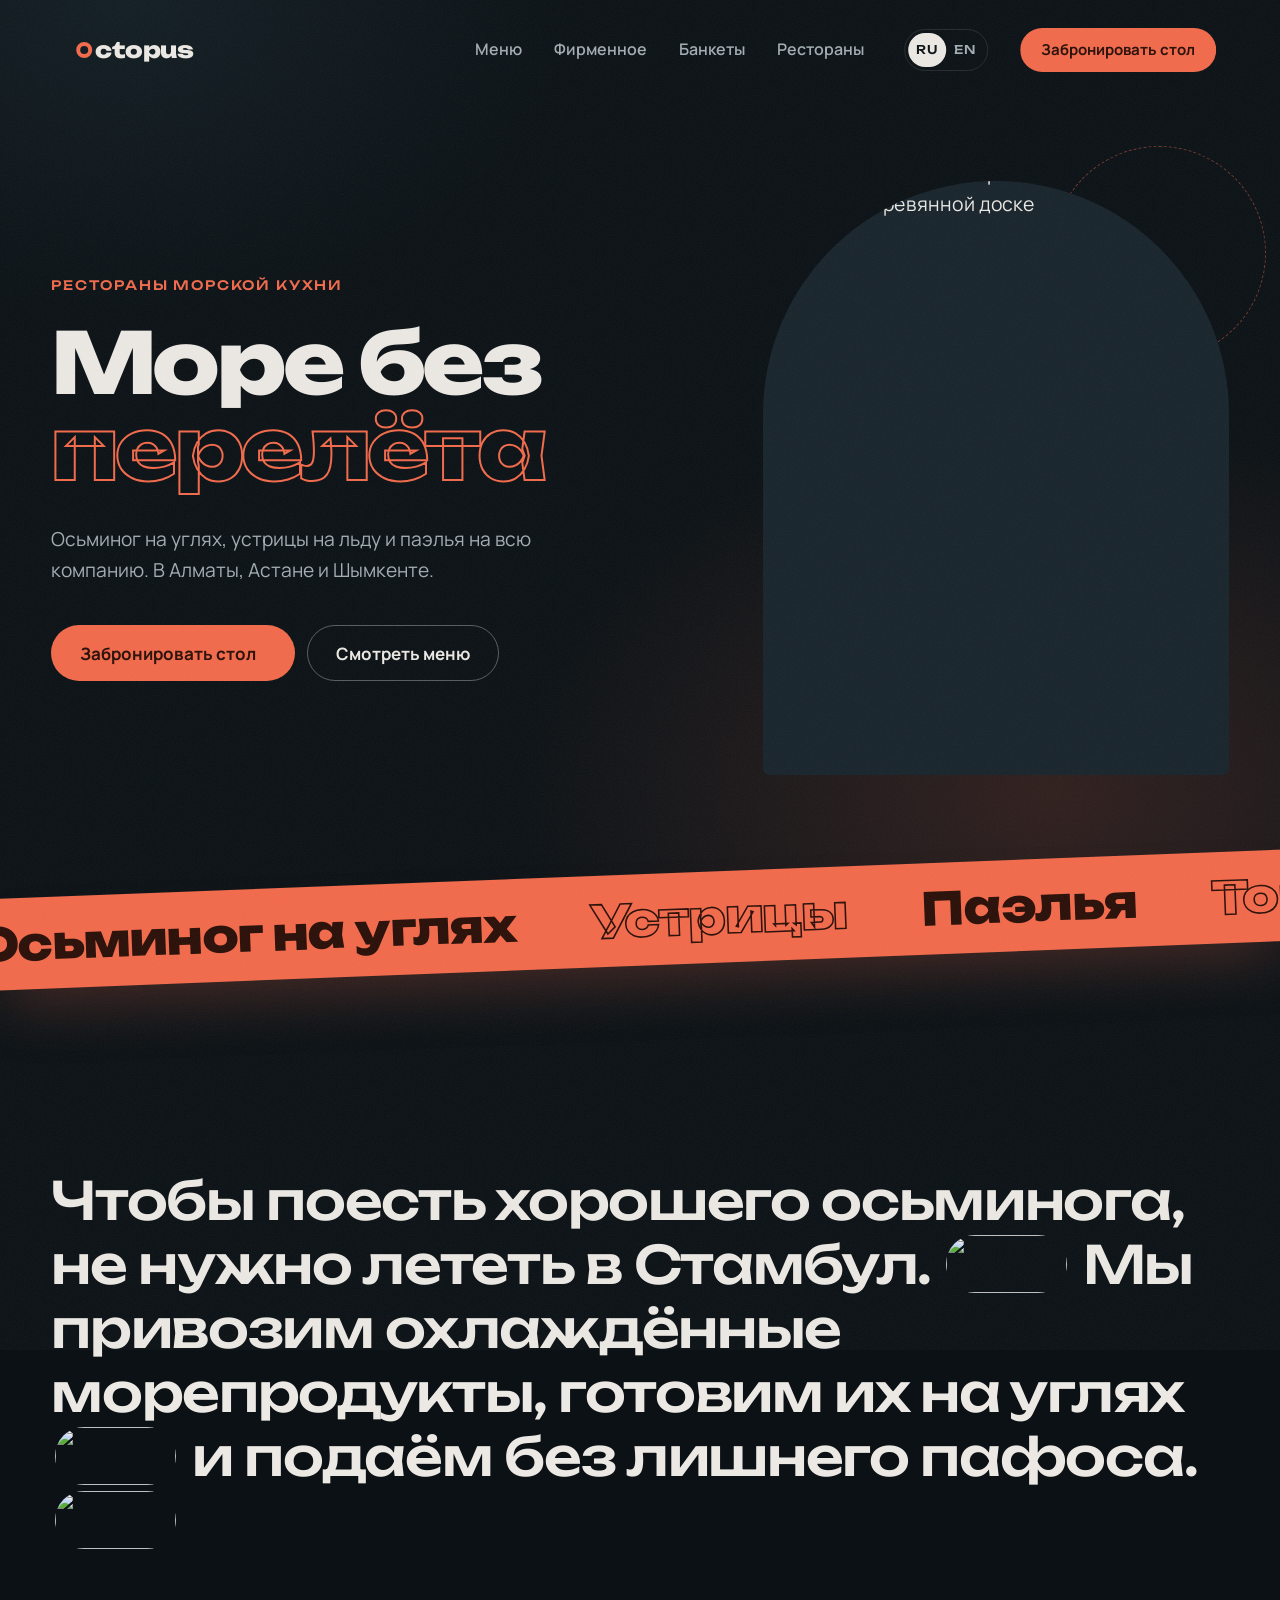
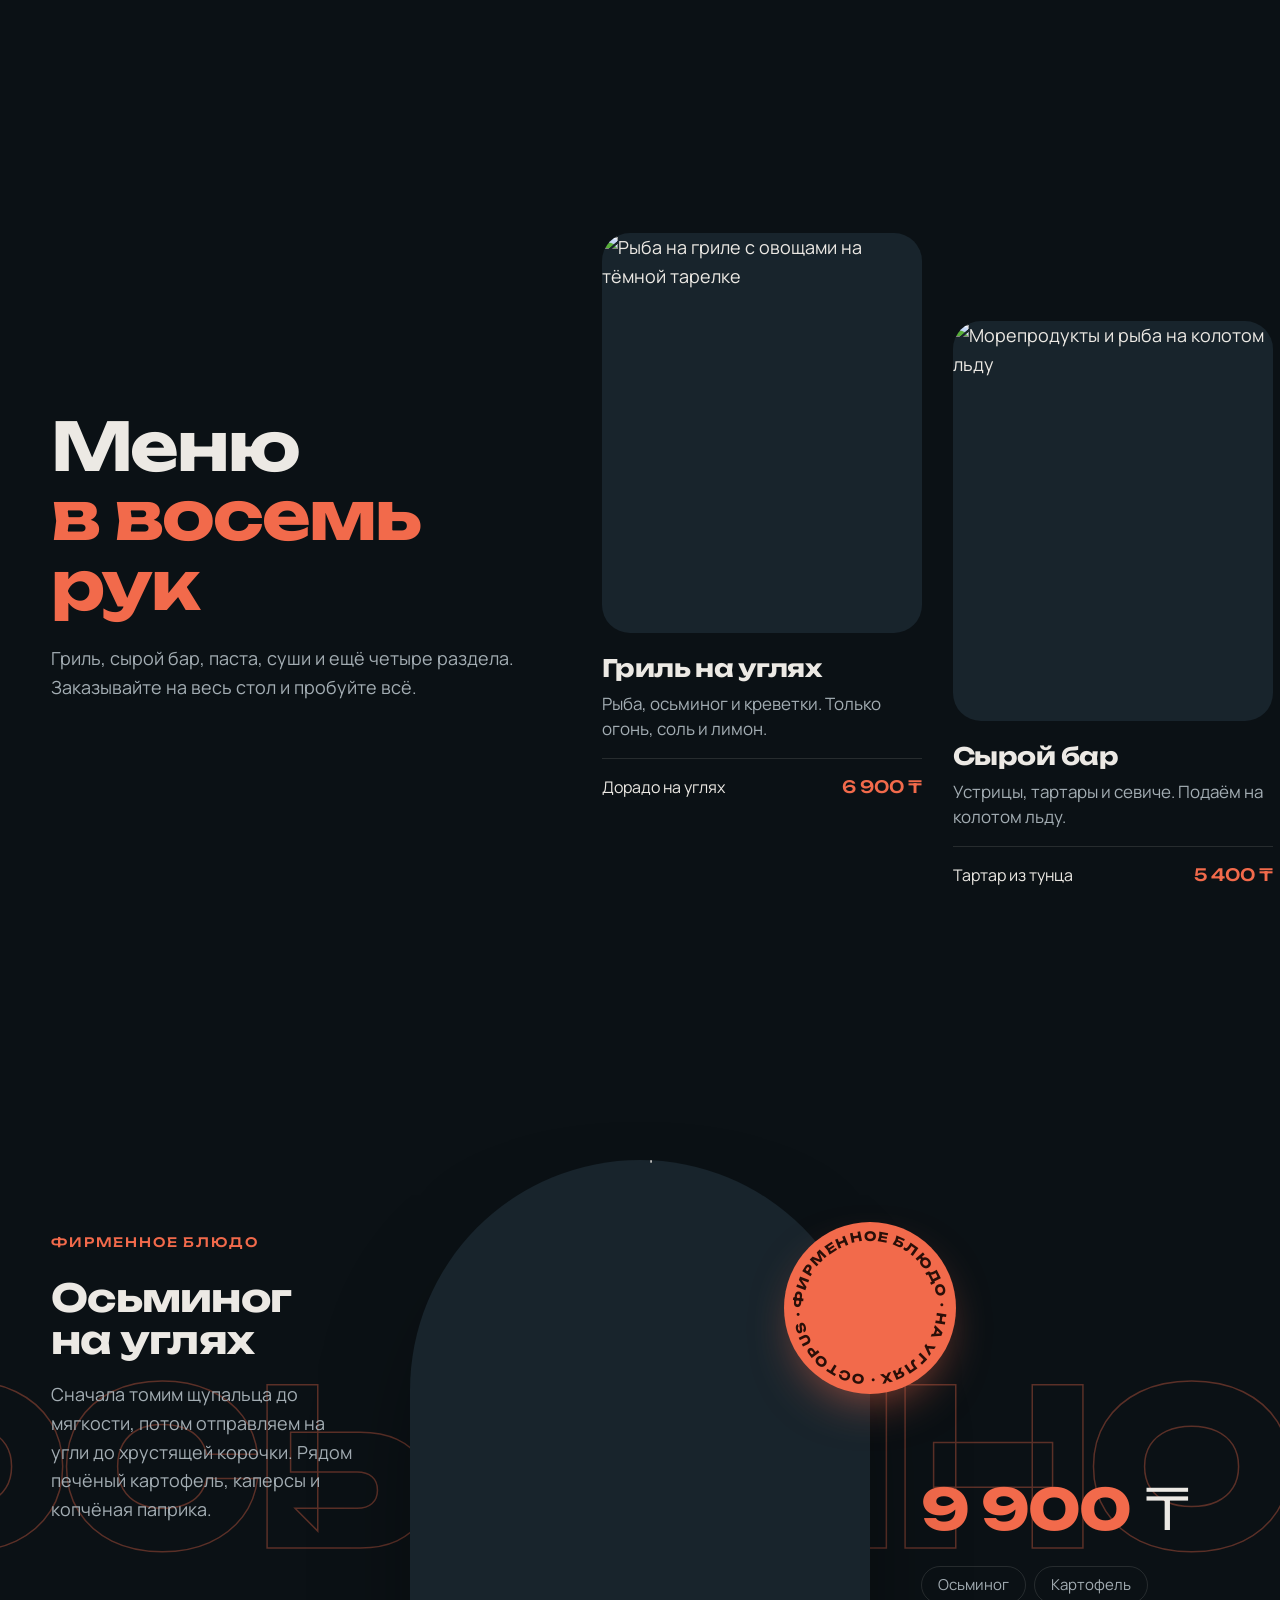
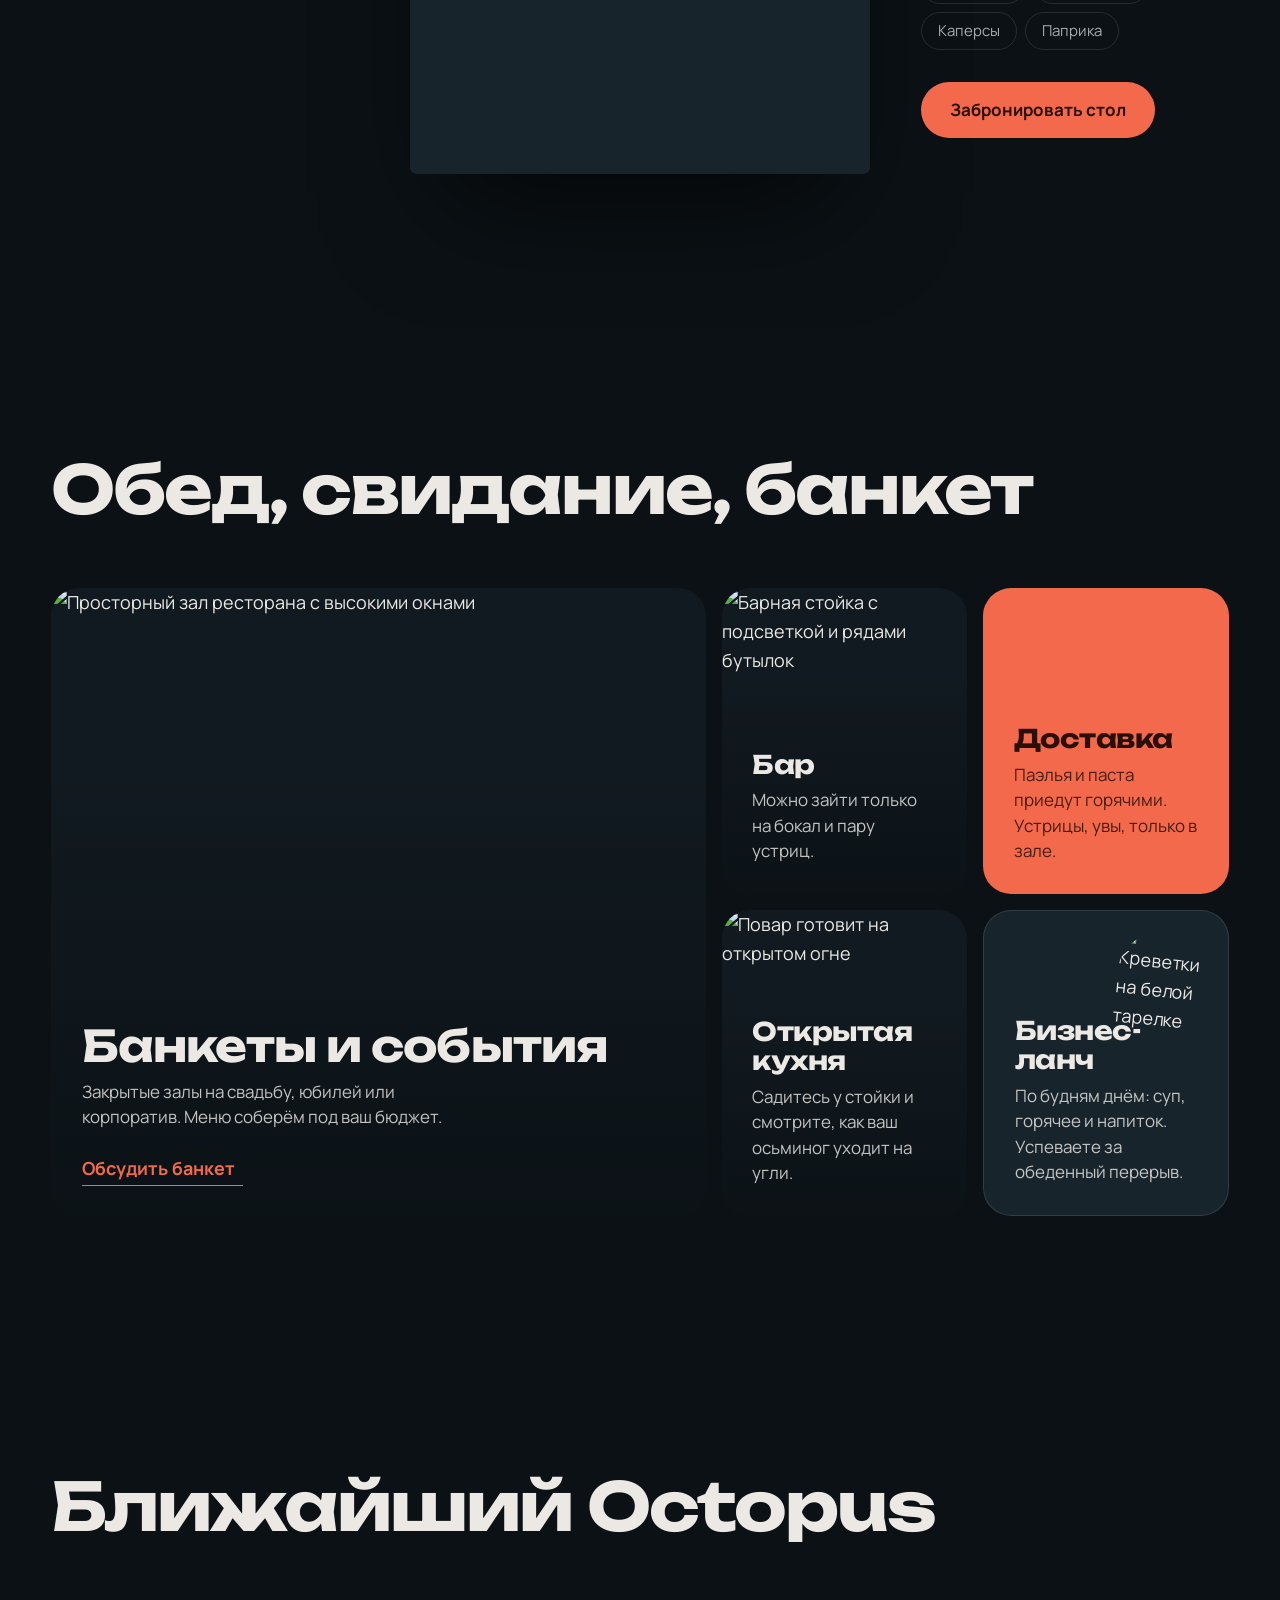
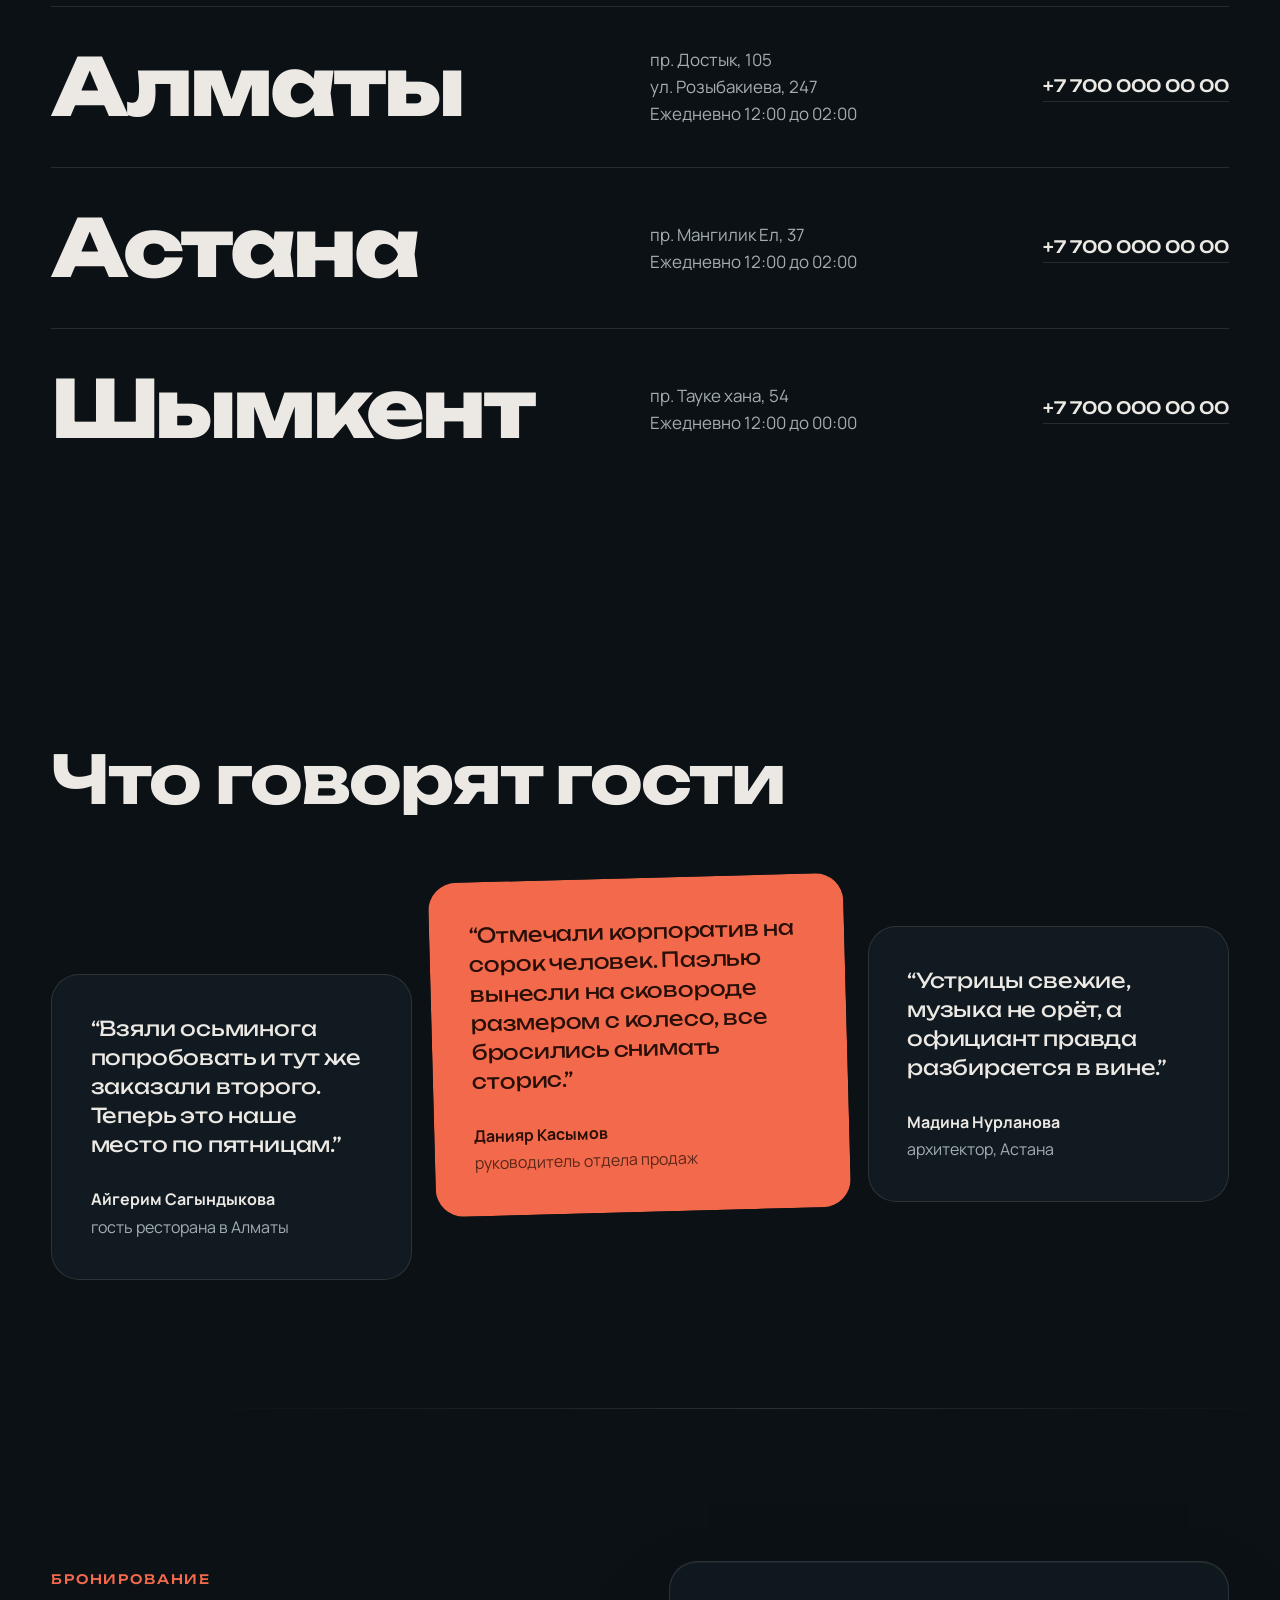
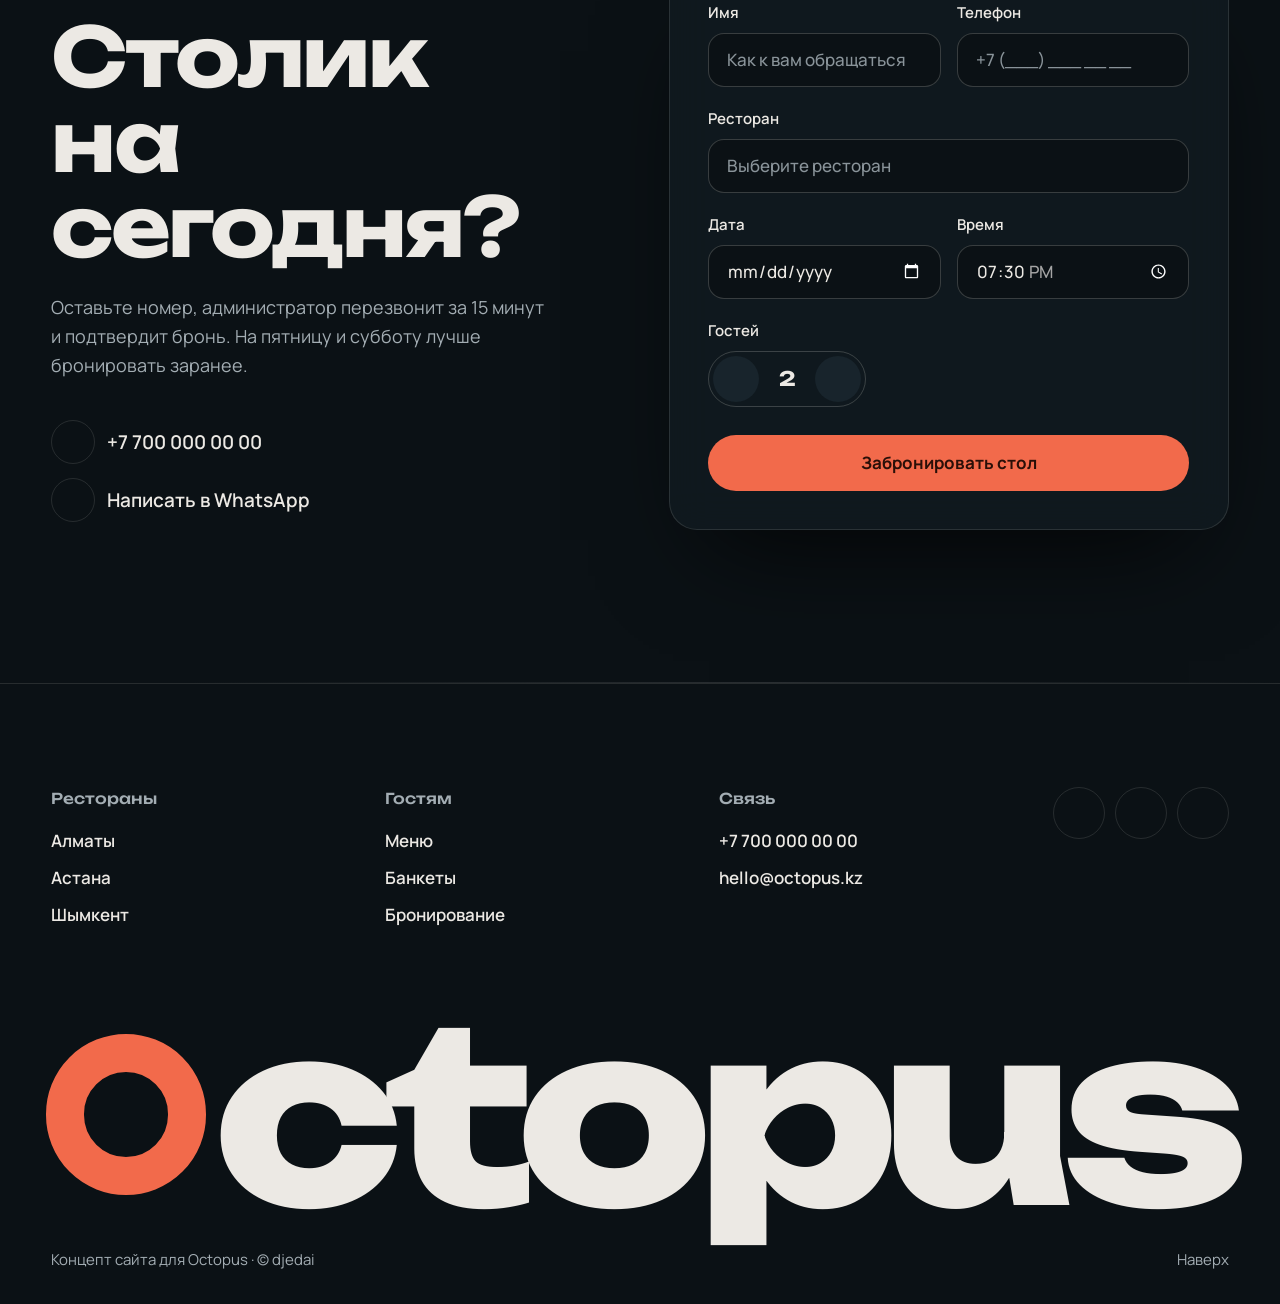
==== commit a14b9d39: "Deploy 2026-10-03 23:35" ====
--- a/index.html
+++ b/index.html
@@ -7,6 +7,8 @@
   <meta name="description" content="Octopus: рестораны морской кухни в Алматы, Астане и Шымкенте. Осьминог на углях, устрицы на льду, паэлья на всю компанию.">
   <meta name="theme-color" content="#0b1115">
   <meta name="robots" content="noindex, nofollow">
+  <link rel="alternate" hreflang="ru" href="./">
+  <link rel="alternate" hreflang="en" href="en/">
   <link rel="icon" href="favicon.svg" type="image/svg+xml">
 
   <link rel="preconnect" href="https://fonts.googleapis.com">
@@ -31,6 +33,10 @@
       <a href="#more">Банкеты</a>
       <a href="#places">Рестораны</a>
     </nav>
+    <div class="lang" aria-label="Язык">
+      <a href="./" aria-current="true">RU</a>
+      <a href="en/" hreflang="en" lang="en">EN</a>
+    </div>
     <a href="#booking" class="btn btn-coral btn-sm nav-cta">Забронировать стол</a>
     <button class="burger" id="burger" aria-label="Открыть меню" aria-expanded="false" aria-controls="drawer">
       <span></span><span></span>
--- a/css/style.css
+++ b/css/style.css
@@ -27,7 +27,7 @@
 }
 
 *, *::before, *::after { box-sizing: border-box; }
-html { -webkit-text-size-adjust: 100%; scroll-behavior: smooth; }
+html { -webkit-text-size-adjust: 100%; scroll-behavior: smooth; overflow-x: clip; }
 body {
   margin: 0;
   background: var(--ink);
@@ -36,7 +36,6 @@
   font-size: 18px;
   line-height: 1.6;
   -webkit-font-smoothing: antialiased;
-  overflow-x: hidden;
 }
 img { display: block; max-width: 100%; height: auto; }
 a { color: inherit; text-decoration: none; }
@@ -143,6 +142,18 @@
 .nav-links a:hover { color: var(--text); }
 .nav-links a:hover::after { transform: scaleX(1); transform-origin: left; }
 .burger { display: none; }
+
+/* Переключатель языка */
+.lang { display: inline-flex; padding: 3px; border-radius: 999px; border: 1px solid var(--line); }
+.lang a {
+  min-width: 38px; height: 34px; display: grid; place-items: center; border-radius: 999px;
+  font-family: var(--f-display); font-size: 12px; font-weight: 500; letter-spacing: .06em; color: var(--muted);
+  transition: color .2s, background-color .2s;
+}
+.lang a:hover { color: var(--text); }
+.lang a[aria-current] { background: var(--text); color: var(--ink); }
+.nav-links + .lang { margin-left: 8px; }
+html[lang="en"] .hero-title { font-size: clamp(42px, 6vw, 96px); }
 
 .drawer { display: none; }
 
@@ -475,7 +486,7 @@
    ========================================================= */
 @media (max-width: 1100px) {
   .nav-links { display: none; }
-  .nav-cta { margin-left: auto; }
+  .lang { margin-left: auto; }
   .bento { grid-template-columns: 1fr 1fr; grid-template-rows: auto; }
   .tile { min-height: 300px; }
   .tile-a { grid-column: 1 / -1; grid-row: auto; min-height: 460px; }
@@ -486,10 +497,11 @@
 
 @media (max-width: 767px) {
   body { font-size: 17px; }
-  .nav { top: 10px; height: 60px; padding: 0 8px 0 18px; }
+  .nav { top: 10px; height: 60px; padding: 0 8px 0 18px; gap: 4px; }
   .nav-cta { display: none; }
+  .lang { margin-left: auto; }
   .burger {
-    display: grid; place-content: center; gap: 6px; margin-left: auto;
+    display: grid; place-content: center; gap: 6px; margin-left: 8px;
     width: 46px; height: 46px; border-radius: 50%; border: 0; background: var(--coral);
   }
   .burger span { width: 18px; height: 2px; background: var(--coral-ink); border-radius: 2px; transition: transform .4s var(--ease); }
